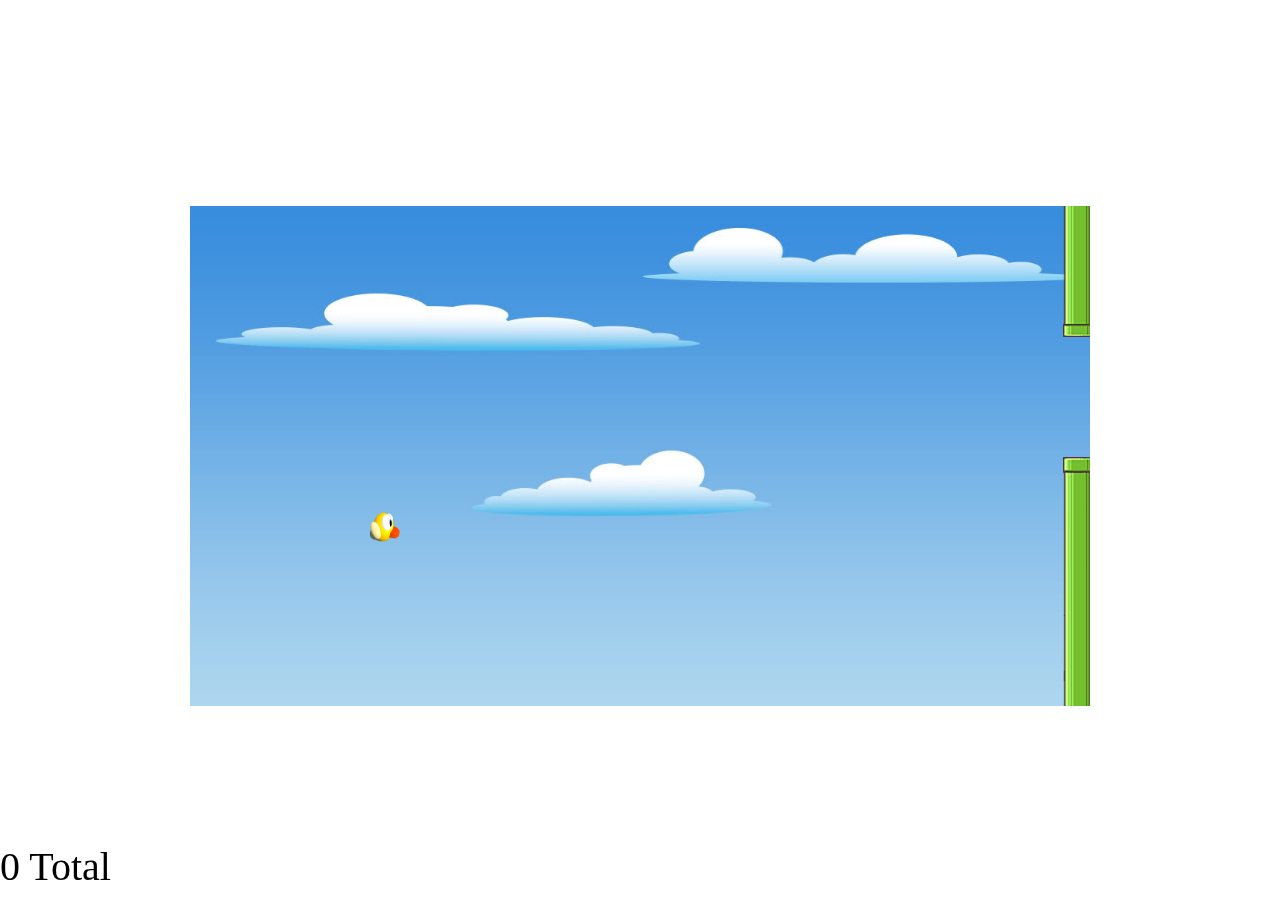
==== index.html @ ddd3883d "update" ====
<!DOCTYPE html>
<html lang="en">
<head>
    <meta charset="UTF-8">
    <meta http-equiv="X-UA-Compatible" content="IE=edge">
    <meta name="viewport" content="width=device-width, initial-scale=1.0">
    <title>Document</title>
    <style>
        body{
            display: flex;
            justify-content: center;
            align-items: center;
            height: 100vh;
        }
        #total{
            font-size: 40px;
            position:fixed;
            bottom:10px;
            margin:0 auto;
            width:100%;
            left:50%;
            transform: translateX(-50%);
        }
        @media screen and (max-width: 390px) {
            #canvas {
                width:390px;
                height:700px;
            }
        }
    </style>
</head>
<body>
    <div class="contain">
        <canvas id="canvas" width="900" height="500">
        </canvas>
        <p id="total">0 Total</p>
    </div>
    <script>
       let total=document.getElementById("total");
       let c=document.getElementById("canvas");
       let ctx=c.getContext('2d');
       let bg=new Image();
       let bird=new Image();
       let chimney1=new Image();
       let chimney2=new Image();
       let y=c.height/2;
       bg.src="/img/flappy/bg.png";
       bird.src="/img/flappy/bird.png";
       chimney1.src="/img/flappy/chimney1.png";
       chimney2.src="/img/flappy/chimney2.png";
       let x=[c.width];
       let height=[];
       let score=0;
       function show(){
           y+=2;     
          height.push(Math.floor(Math.random() * (c.height-200)) + 80); 
          ctx.drawImage(bg,0,0,c.width,c.height);
          ctx.drawImage(bird,c.width/5,y,30,30);
          for(let i=0;i<x.length;i++){
            ctx.drawImage(chimney1,x[i],0,30,height[i]);
            ctx.drawImage(chimney2,x[i],height[i]+120,30,500-height[i]-120);
            x[i]--;
            if(x[i]==800){ 
                x.push(c.width);
            }
            if(y<=30 ||y>=c.height-30){
                let result='You lost, Your point is '+total.innerHTML;
                alert(result);
                y=c.width/2;
                location.reload();
            }
            if ((c.width/5>=x[i]-15 && c.width/5<=x[i]+15) && (y<=height[i]||y+30>=height[i]+120)){
                let result='You lost, Your point is '+total.innerHTML;
                alert(result);
                y=height[i]+1;
                location.reload();
            }
            if(x[i]==c.width/5){
                score+=10;
                total.innerHTML=score;
            }
            
          }
       }
       window.addEventListener("keydown",birdMove);
       function birdMove(){
            y=y-30;
       }
       let inter =setInterval(show,25);
       window.addEventListener("touchstart",birdMove);
    </script>
</body>
</html>
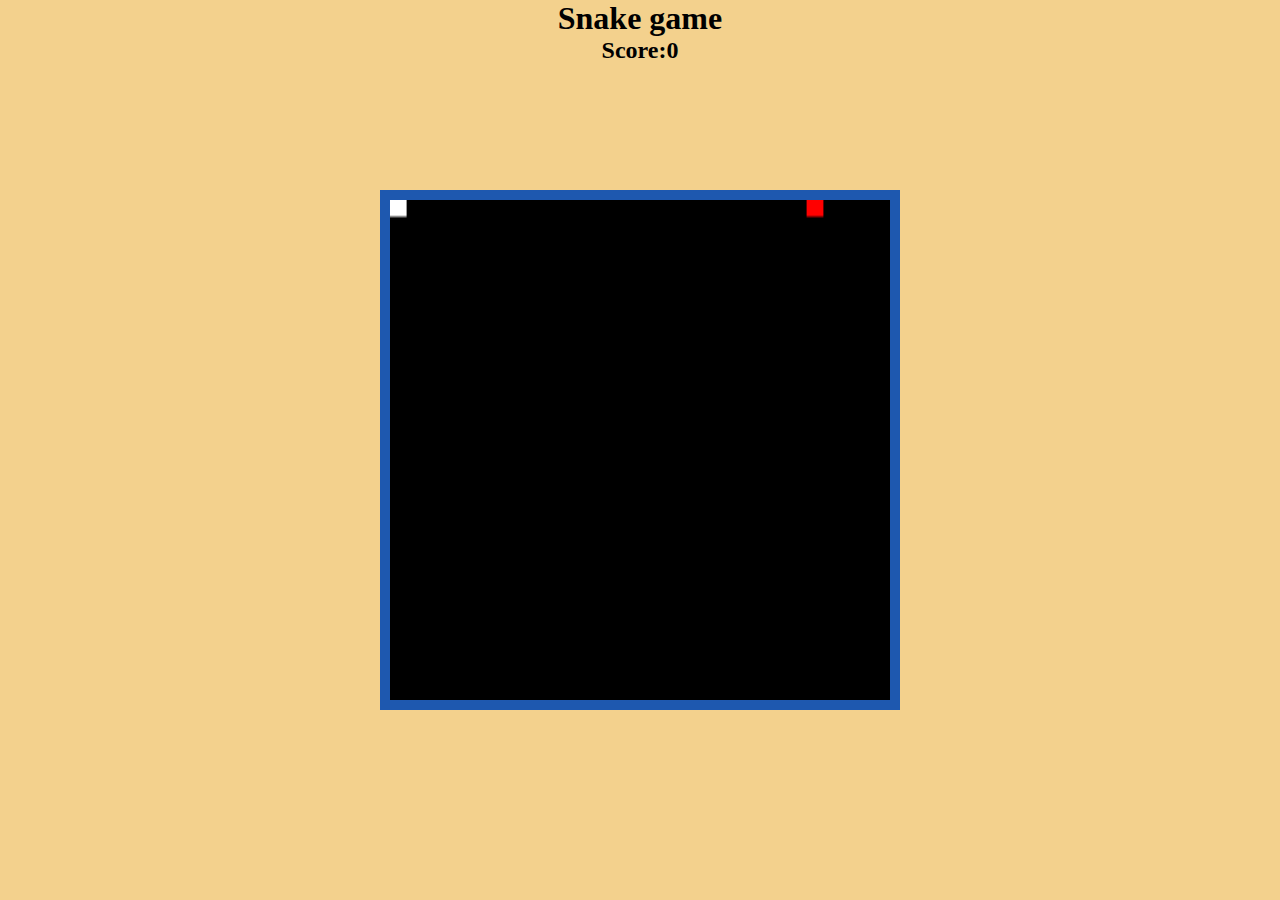
==== commit ec17aaae: "update" ====
--- a/index.html
+++ b/index.html
@@ -1,93 +1,117 @@
-<!DOCTYPE html>
-<html lang="en">
-<head>
-    <meta charset="UTF-8">
-    <meta http-equiv="X-UA-Compatible" content="IE=edge">
-    <meta name="viewport" content="width=device-width, initial-scale=1.0">
-    <title>Document</title>
-    <style>
-        body{
-            display: flex;
-            justify-content: center;
-            align-items: center;
-            height: 100vh;
-        }
-        #total{
-            font-size: 40px;
-            position:fixed;
-            bottom:10px;
-            margin:0 auto;
-            width:100%;
-            left:50%;
-            transform: translateX(-50%);
-        }
-        @media screen and (max-width: 390px) {
-            #canvas {
-                width:390px;
-                height:700px;
-            }
-        }
-    </style>
-</head>
-<body>
-    <div class="contain">
-        <canvas id="canvas" width="900" height="500">
-        </canvas>
-        <p id="total">0 Total</p>
-    </div>
-    <script>
-       let total=document.getElementById("total");
-       let c=document.getElementById("canvas");
-       let ctx=c.getContext('2d');
-       let bg=new Image();
-       let bird=new Image();
-       let chimney1=new Image();
-       let chimney2=new Image();
-       let y=c.height/2;
-       bg.src="/img/flappy/bg.png";
-       bird.src="/img/flappy/bird.png";
-       chimney1.src="/img/flappy/chimney1.png";
-       chimney2.src="/img/flappy/chimney2.png";
-       let x=[c.width];
-       let height=[];
-       let score=0;
-       function show(){
-           y+=2;     
-          height.push(Math.floor(Math.random() * (c.height-200)) + 80); 
-          ctx.drawImage(bg,0,0,c.width,c.height);
-          ctx.drawImage(bird,c.width/5,y,30,30);
-          for(let i=0;i<x.length;i++){
-            ctx.drawImage(chimney1,x[i],0,30,height[i]);
-            ctx.drawImage(chimney2,x[i],height[i]+120,30,500-height[i]-120);
-            x[i]--;
-            if(x[i]==800){ 
-                x.push(c.width);
-            }
-            if(y<=30 ||y>=c.height-30){
-                let result='You lost, Your point is '+total.innerHTML;
-                alert(result);
-                y=c.width/2;
-                location.reload();
-            }
-            if ((c.width/5>=x[i]-15 && c.width/5<=x[i]+15) && (y<=height[i]||y+30>=height[i]+120)){
-                let result='You lost, Your point is '+total.innerHTML;
-                alert(result);
-                y=height[i]+1;
-                location.reload();
-            }
-            if(x[i]==c.width/5){
-                score+=10;
-                total.innerHTML=score;
-            }
-            
-          }
-       }
-       window.addEventListener("keydown",birdMove);
-       function birdMove(){
-            y=y-30;
-       }
-       let inter =setInterval(show,25);
-       window.addEventListener("touchstart",birdMove);
-    </script>
-</body>
+<!DOCTYPE html>
+<html lang="en">
+<head>
+    <meta charset="UTF-8">
+    <meta http-equiv="X-UA-Compatible" content="IE=edge">
+    <meta name="viewport" content="width=device-width, initial-scale=1.0">
+    <title>Document</title>
+    <style>
+        *{
+            margin:0;
+            padding:0;
+            box-sizing:border-box;
+        }
+        body{
+            height:100vh;
+            display:flex;
+            flex-direction: column;
+            align-items:center;
+            background:rgb(243, 209, 141);
+        }
+        .game {
+            width:500px;
+            height:500px;
+            background:black;
+        }
+        .contain {
+            width:520px;
+            height:520px;
+            display:flex;
+            align-items:center;
+            justify-content:center;
+            background:rgb(30, 88, 175);
+            position:absolute;
+            top: 50%;
+            left:50%;
+            transform:translate(-50%,-50%);
+        }
+    </style>
+</head>
+<body>
+    <h1>Snake game</h1>
+    <h2 class="score">Score:0</h2>
+    <div class="contain">
+        <canvas class="game"></canvas>
+    </div>
+    </canvas>
+    <script src="food.js"></script>
+    <script src="snake.js"></script>
+    <script>
+        
+        let score=document.querySelector(".score");
+        let canvas=document.querySelector(".game");
+        let ctx=canvas.getContext("2d");
+        ctx.fillStyle="white";
+        const test=new food();
+        test.show();
+        let total=1;
+        const tail=[];
+        const test2=new snake();
+        tail.push(test2);
+        console.log(tail.length);
+        setInterval(()=>{
+            
+            test.show();
+            if (tail.length<total) {
+                console.log(123);
+                tail.push(new snake());
+                console.log(tail.length);
+            }
+            for (let i=total-1;i>0;i--) {
+                let ctx=canvas.getContext("2d");
+                ctx.fillStyle="black";
+                ctx.fillRect(tail[i].x, tail[i].y,10,5);
+                tail[i].x=tail[i-1].x;
+                tail[i].y=tail[i-1].y;
+            }
+            tail[0].show();
+            for (let i=1;i<total;i++) {
+                if (tail[0].x==tail[i].x && tail[0].y==tail[i].y) {
+                    alert("You lost");
+                    location.reload();
+                }
+            }
+            for (let i=1;i<tail.length;i++) {
+                let ctx=canvas.getContext("2d");
+                ctx.fillStyle="white";
+                ctx.fillRect(tail[i].x, tail[i].y,10,5);
+            }
+            if (test2.x==test.x*10 && test2.y==test.y*5) {
+                test.update();
+                test.show();
+                total+=1;
+                score.innerHTML="Score: " + (total-1);
+            }
+            
+        },100)
+        document.onkeydown = function(e) {
+            e = e || window.event;
+            if (e.keyCode == '38') {
+                test2.speed(0,-1);
+            }
+            else if (e.keyCode == '40') {
+                // down arrow
+                test2.speed(0,1);
+            }
+            else if (e.keyCode == '37') {
+            // left arrow
+                test2.speed(-1,0);
+            }
+            else if (e.keyCode == '39') {
+            // right arrow
+            test2.speed(1,0);
+            }
+        };
+    </script>
+</body>
 </html>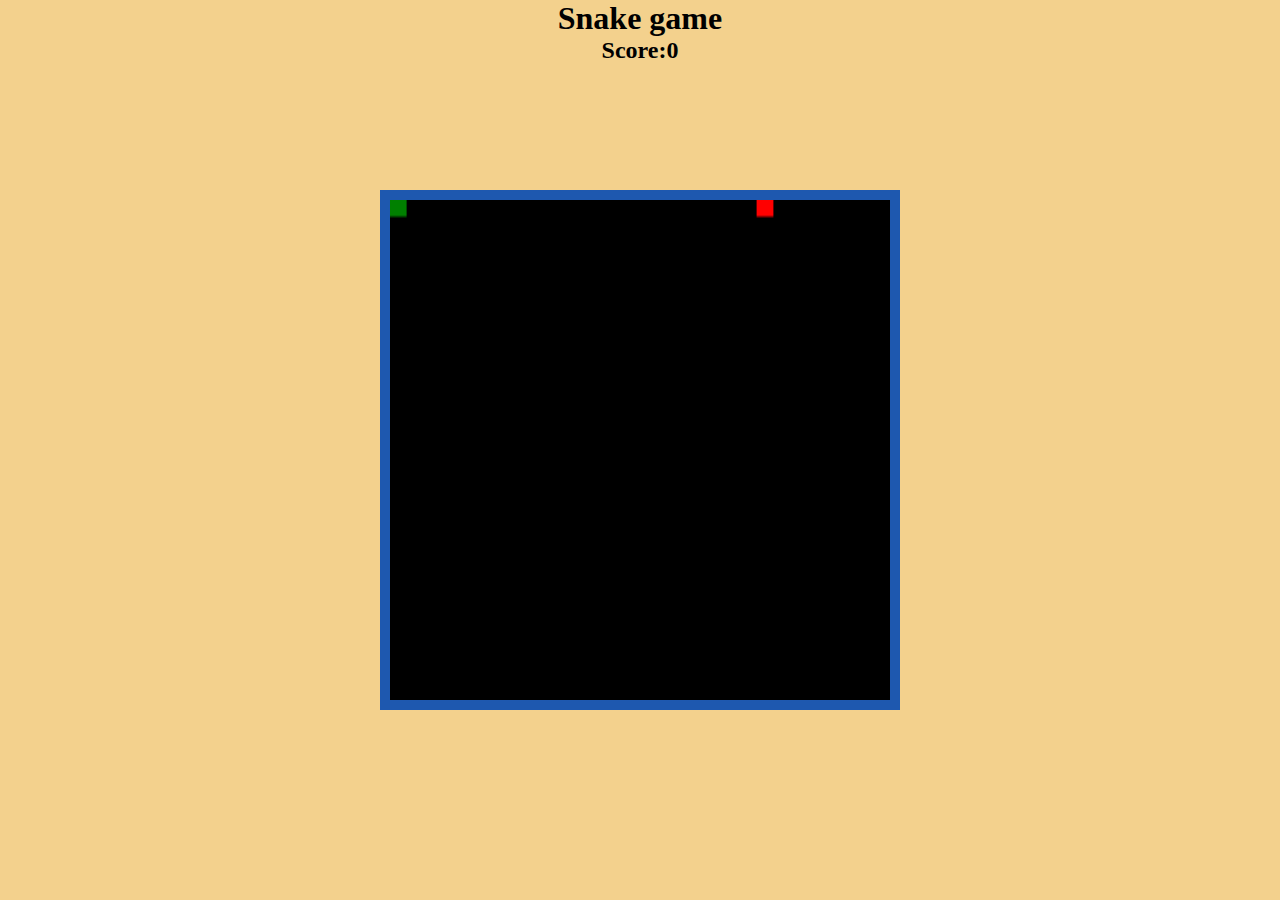
==== commit aeaf9837: "update" ====
--- a/index.html
+++ b/index.html
@@ -83,7 +83,7 @@
             }
             for (let i=1;i<tail.length;i++) {
                 let ctx=canvas.getContext("2d");
-                ctx.fillStyle="white";
+                ctx.fillStyle="green";
                 ctx.fillRect(tail[i].x, tail[i].y,10,5);
             }
             if (test2.x==test.x*10 && test2.y==test.y*5) {
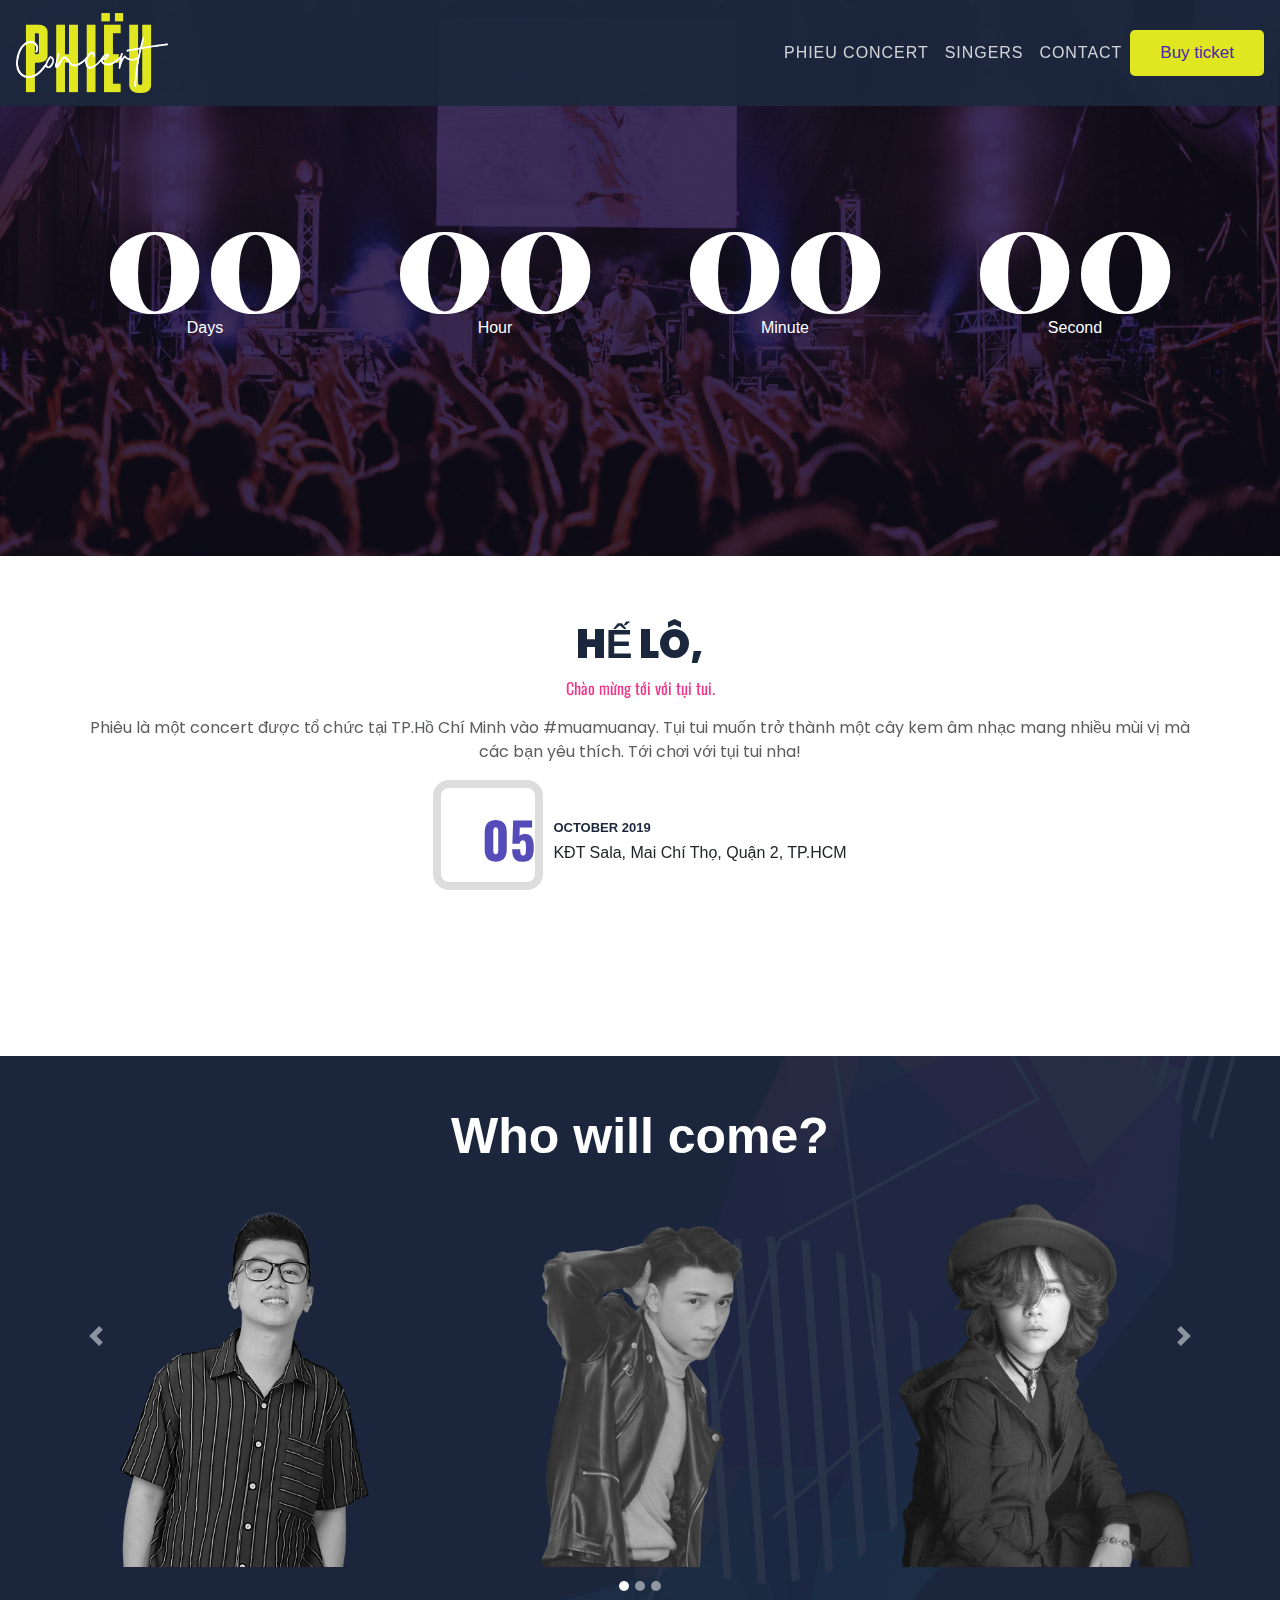
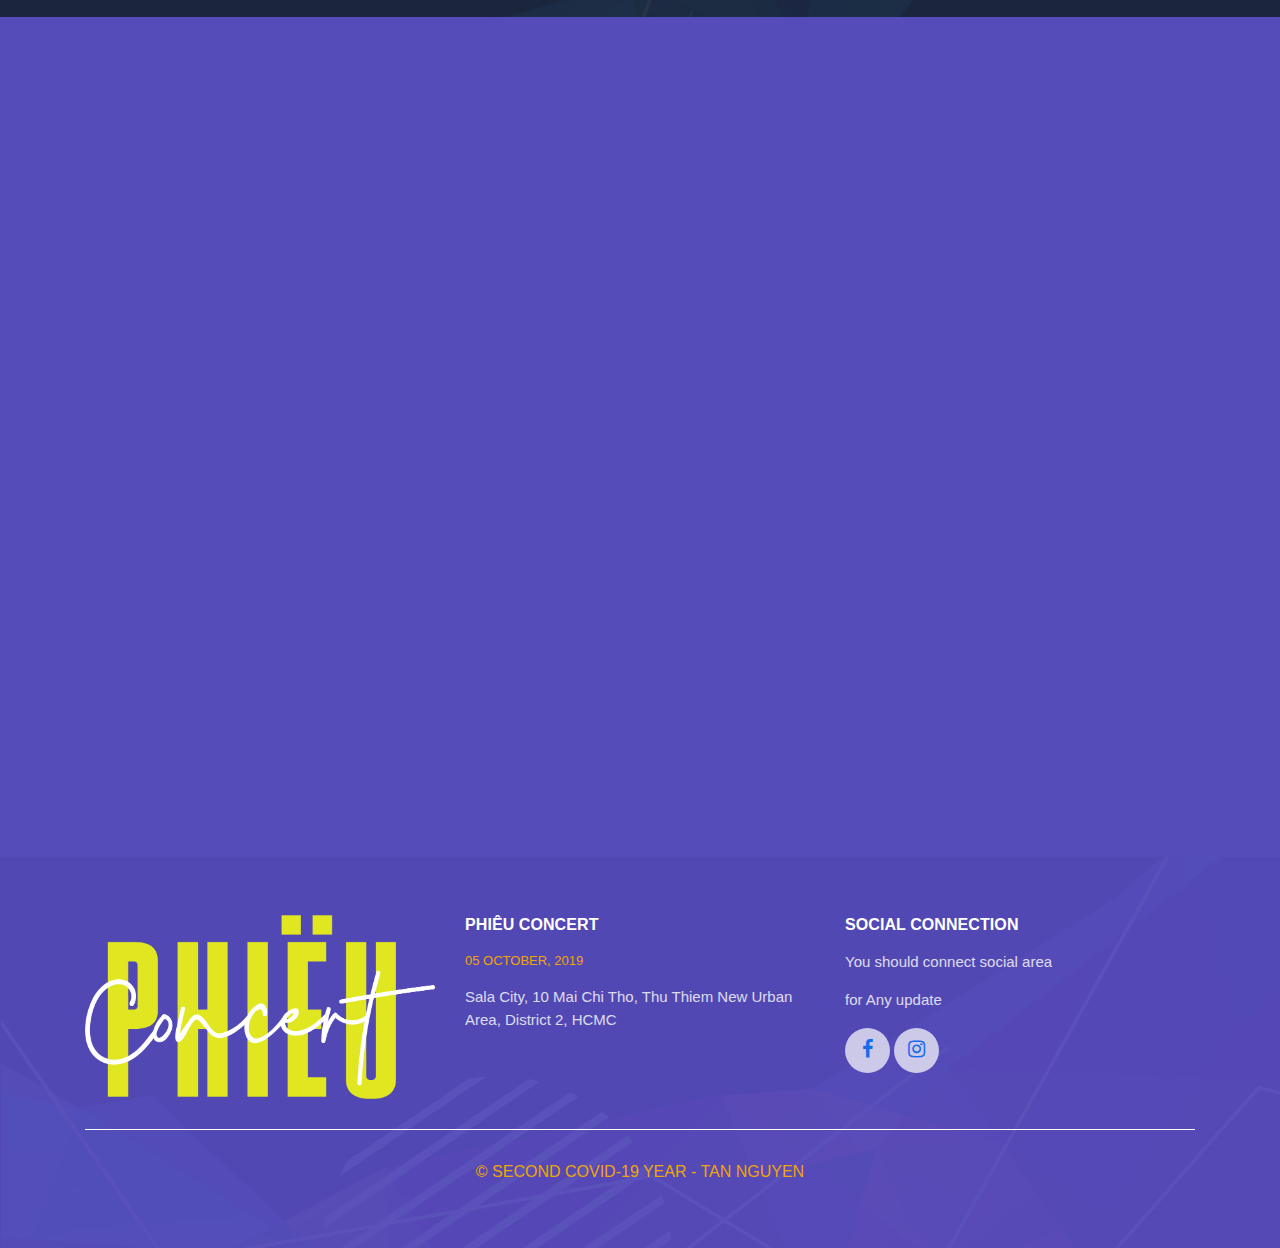
==== commit 59394cde: "web music" ====
--- a/index.html
+++ b/index.html
@@ -1,117 +1,238 @@
-<!DOCTYPE html>
-<html lang="en">
-<head>
-    <meta charset="UTF-8">
-    <meta http-equiv="X-UA-Compatible" content="IE=edge">
-    <meta name="viewport" content="width=device-width, initial-scale=1.0">
-    <title>Document</title>
-    <style>
-        *{
-            margin:0;
-            padding:0;
-            box-sizing:border-box;
-        }
-        body{
-            height:100vh;
-            display:flex;
-            flex-direction: column;
-            align-items:center;
-            background:rgb(243, 209, 141);
-        }
-        .game {
-            width:500px;
-            height:500px;
-            background:black;
-        }
-        .contain {
-            width:520px;
-            height:520px;
-            display:flex;
-            align-items:center;
-            justify-content:center;
-            background:rgb(30, 88, 175);
-            position:absolute;
-            top: 50%;
-            left:50%;
-            transform:translate(-50%,-50%);
-        }
-    </style>
-</head>
-<body>
-    <h1>Snake game</h1>
-    <h2 class="score">Score:0</h2>
-    <div class="contain">
-        <canvas class="game"></canvas>
-    </div>
-    </canvas>
-    <script src="food.js"></script>
-    <script src="snake.js"></script>
-    <script>
-        
-        let score=document.querySelector(".score");
-        let canvas=document.querySelector(".game");
-        let ctx=canvas.getContext("2d");
-        ctx.fillStyle="white";
-        const test=new food();
-        test.show();
-        let total=1;
-        const tail=[];
-        const test2=new snake();
-        tail.push(test2);
-        console.log(tail.length);
-        setInterval(()=>{
-            
-            test.show();
-            if (tail.length<total) {
-                console.log(123);
-                tail.push(new snake());
-                console.log(tail.length);
-            }
-            for (let i=total-1;i>0;i--) {
-                let ctx=canvas.getContext("2d");
-                ctx.fillStyle="black";
-                ctx.fillRect(tail[i].x, tail[i].y,10,5);
-                tail[i].x=tail[i-1].x;
-                tail[i].y=tail[i-1].y;
-            }
-            tail[0].show();
-            for (let i=1;i<total;i++) {
-                if (tail[0].x==tail[i].x && tail[0].y==tail[i].y) {
-                    alert("You lost");
-                    location.reload();
-                }
-            }
-            for (let i=1;i<tail.length;i++) {
-                let ctx=canvas.getContext("2d");
-                ctx.fillStyle="green";
-                ctx.fillRect(tail[i].x, tail[i].y,10,5);
-            }
-            if (test2.x==test.x*10 && test2.y==test.y*5) {
-                test.update();
-                test.show();
-                total+=1;
-                score.innerHTML="Score: " + (total-1);
-            }
-            
-        },100)
-        document.onkeydown = function(e) {
-            e = e || window.event;
-            if (e.keyCode == '38') {
-                test2.speed(0,-1);
-            }
-            else if (e.keyCode == '40') {
-                // down arrow
-                test2.speed(0,1);
-            }
-            else if (e.keyCode == '37') {
-            // left arrow
-                test2.speed(-1,0);
-            }
-            else if (e.keyCode == '39') {
-            // right arrow
-            test2.speed(1,0);
-            }
-        };
-    </script>
-</body>
-</html>+<!DOCTYPE html>
+<html lang="en">
+<head>
+  <title>Music</title>
+  <meta charset="utf-8">
+  <meta name="viewport" content="width=device-width, initial-scale=1">
+  <link rel="stylesheet" href="https://maxcdn.bootstrapcdn.com/bootstrap/4.5.2/css/bootstrap.min.css">
+  <script src="https://ajax.googleapis.com/ajax/libs/jquery/3.5.1/jquery.min.js"></script>
+  <script src="https://cdnjs.cloudflare.com/ajax/libs/popper.js/1.16.0/umd/popper.min.js"></script>
+  <script src="https://maxcdn.bootstrapcdn.com/bootstrap/4.5.2/js/bootstrap.min.js"></script>
+  <link rel="stylesheet" type="text/css" href="css/styleMusic.css">
+  <link rel="stylesheet" type="text/css" href="https://fonts.googleapis.com/css?family=Oswald:400,700%7cPoppins:300,400,400i,600,600i,700,800,900">
+  <link href="https://fonts.googleapis.com/css2?family=Playfair+Display:ital@1&display=swap" rel="stylesheet">
+  <link rel="stylesheet" href="https://cdnjs.cloudflare.com/ajax/libs/font-awesome/4.7.0/css/font-awesome.min.css">
+  <link href="https://unpkg.com/aos@2.3.1/dist/aos.css" rel="stylesheet">
+  <script src="https://unpkg.com/aos@2.3.1/dist/aos.js"></script>
+
+
+</head>
+<body data-spy="scroll" data-target=".navbar" data-offset="50">
+
+  <header>
+    <div class="header">
+
+      <nav class="navbar navbar-expand-md bg-dark navbar-dark fixed-top">
+        <a class="navbar-brand" href="#">
+          <img src="images/logo.png" height="80px">
+        </a>
+        <button class="navbar-toggler " type="button" data-toggle="collapse" data-target="#collapsibleNavbar">
+          <span class="navbar-toggler-icon"></span>
+        </button>
+
+        <div class="collapse navbar-collapse" id="collapsibleNavbar">
+          <ul class="navbar-nav ml-auto">
+            <li class="nav-item">
+              <a class="nav-link" href="#product">Phieu Concert</a>
+            </li>
+            <li class="nav-item">
+              <a class="nav-link" href="#singer">Singers</a>
+            </li>
+            <li class="nav-item">
+              <a class="nav-link" href="#about">Contact</a>
+            </li>    
+          </ul>
+          <button class="buy">Buy ticket</button>
+        </div>  
+      </nav>
+
+
+    </div>
+  </header>
+  <section>
+    <div id="banner">
+      <div class="contain">
+        <div class="time">
+          <p>00</p>
+          <p>Days</p>
+        </div>
+        <div class="time">
+          <p>00</p>
+          <p>Hour</p>
+        </div>
+        <div class="time">
+          <p>00</p>
+          <p>Minute</p>
+        </div>
+        <div class="time">
+          <p>00</p>
+          <p>Second</p>
+        </div>
+      </div>
+    </div>
+  </section>
+
+  <section>
+    <div class=" text-center container" id="about">
+      <h1 class="hello" data-aos="fade-up"  data-aos-anchor-placement="bottom-bottom">HẾ LÔ,</h1>
+      <p class="chaomung mb-3" data-aos="fade-up" data-aos-anchor-placement="bottom-bottom">Chào mừng tới với tụi tui.</p>
+      <p class="gioithieu" data-aos="fade-up">Phiêu là một concert được tổ chức tại TP.Hồ Chí Minh vào #muamuanay. Tụi tui muốn trở thành một cây kem âm nhạc mang nhiều mùi vị mà các bạn yêu thích. Tới chơi với tụi tui nha!</p>
+      <div class="show mb-5" data-aos="fade-up"  data-aos-anchor-placement="bottom-bottom">
+        <div class="left">
+          <h1><span>05</span></h1>
+        </div>
+        <div class="right">
+          <span>OCTOBER 2019</span><br>
+          <span>KĐT Sala, Mai Chí Thọ, Quận 2, TP.HCM</span>
+        </div>
+      </div>
+      <button class="buy"  data-aos="fade-up"  data-aos-anchor-placement="bottom-bottom">Buy ticket</button>
+    </div>
+  </section>
+  <section>
+  <div id="listSinger">
+    <div id="demo" class="carousel slide" data-ride="carousel">
+     <div class="singer">
+       <h2 class="heading text-center">Who will come?</h2>
+     </div>
+      <ul class="carousel-indicators">
+        <li data-target="#demo" data-slide-to="0" class="active"></li>
+        <li data-target="#demo" data-slide-to="1"></li>
+        <li data-target="#demo" data-slide-to="2"></li>
+      </ul>
+      <div class="carousel-inner">
+        <div class="carousel-item active">
+          <div class="img">
+            <img src="images/namkun.png" alt="" width="100%">
+            <img src="images/jiinguyen.png" alt="" width="100%">
+            <img src="images/tientien.png" alt=""width="100%">
+          </div>
+        </div>
+        <div class="carousel-item">
+         <div class="img">
+            <img src="images/monocycle.png" alt="" width="100%">
+            <img src="images/klaf.png" alt="" width="100%">
+            <img src="images/osad.png" alt="" width="100%">
+          </div>
+        </div>
+        <div class="carousel-item">
+         <div class="img">
+            <img src="images/thinhsuy.png" alt="" width="100%">
+            <img src="images/namkun.png" alt=""width="100%">
+            <img src="images/tientien.png" alt="" width="100%">
+          </div>
+        </div>
+      </div>
+      <a class="carousel-control-prev" href="#demo" data-slide="prev">
+        <span class="carousel-control-prev-icon"></span>
+      </a>
+      <a class="carousel-control-next" href="#demo" data-slide="next">
+        <span class="carousel-control-next-icon"></span>
+      </a>
+  </div>
+  </div>
+  </section>
+  <section>
+    <div id="product">
+      <div class="container">
+        <div class="row">
+          <div class="col-sm-6 col-md-3 text-center dau " data-aos="fade-up"  >
+            <div class="innerDau">
+              <img src="images/daudo.png" width="100px">
+            <p class="name">Đậu Đỏ</p>
+            <p class="price">320k</p>
+             <button class="buy sold ">SOLD OUT</button>
+            </div>
+          </div>
+           <div class="col-sm-6 col-md-3 text-center dau" data-aos-delay="300"  data-aos="fade-up">
+            <div class="innerDau">
+            <img src="images/khoaimon.png" width="100px">
+            <p class="name">Khoai Môn</p>
+            <p class="price">320k</p>
+             <button class="buy sold ">SOLD OUT</button>
+           </div>
+          </div>
+           <div class="col-sm-6 col-md-3 text-center dau" data-aos-delay="600"  data-aos="fade-up">
+            <div class="innerDau">
+            <img src="images/bacha.png" width="100px">
+            <p class="name">Bạc Hà</p>
+            <p class="price">320k</p>
+             <button class="buy sold ">SOLD OUT</button>
+           </div>
+          </div>
+           <div class="col-sm-6 col-md-3 text-center dau" data-aos-delay="900"  data-aos="fade-up">
+            <div class="innerDau">
+            <img src="images/socola.png" width="100px">
+            <p class="name">Socola</p>
+            <p class="price">320k</p>
+             <button class="buy sold ">SOLD OUT</button>
+           </div>
+          </div>
+        </div>
+        <div class="row">
+          <div class="col-sm-6 col-md-4 text-center dau" data-aos-delay="0"  data-aos="fade-up">
+            <div class="innerDau">
+            <img src="images/phanquang.png" width="100px">
+            <p class="name">ÁO THUN PHẢN QUANG</p>
+             <button class="buy sold ">Buy Now</button>
+           </div>
+          </div>
+           <div class="col-sm-6 col-md-4 text-center dau" data-aos-delay="300"  data-aos="fade-up">
+            <div class="innerDau">
+            <img src="images/hologram.png" width="100px">
+            <p class="name">BÌNH NƯỚC HOLOGRAM</p>
+             <button class="buy sold ">Buy Now</button>
+           </div>
+          </div>
+           <div class="col-sm-6 col-md-4 text-center dau" data-aos-delay="600"  data-aos="fade-up">
+            <div class="innerDau">
+            <img src="images/combo.png" width="100px">
+            <p class="name">COMBO ẤN PHẨM</p>
+             <button class="buy sold ">Buy Now</button>
+           </div>
+          </div>
+         
+        </div>
+      </div>
+    </div>
+  </section>
+  <footer>
+    <div class="footer" id="singer">
+      <div class="footer-inner">
+        <div class="container py-5">
+          <div class="row">
+                <div class="col-sm-4 box">
+                  <img src="images/logo.png" width="100%">
+                </div>
+                 <div class="col-sm-4 box">
+                  <h1 class="title mb-3">PHIÊU CONCERT</h1>
+                  <p class="time">05 OCTOBER, 2019</p>
+                  <address class="address">Sala City, 10 Mai Chi Tho, Thu Thiem New Urban Area, District 2, HCMC</address>
+                </div>
+                <div class="col-sm-4 box">
+                     <h1 class="title mb-3"> SOCIAL CONNECTION</h1>
+                     <p class="address">You should connect social area</p>
+                     <p class="address">for Any update</p>
+                     <div class="icon">
+                      <a href="#"> <i class="fa fa-facebook"></i></a>
+                      <a href="#"><i class="fa fa-instagram"></i></a>
+                    </div>
+                  </div>
+       
+            </div>
+             <div class="last">
+         <p>© Second covid-19 year - Tan Nguyen</p>
+       </div>
+     </div>
+   </div>
+ </div>
+</footer>
+
+<script>
+  AOS.init();
+</script>
+
+</body>
+</html>
+
+
--- a/css/styleMusic.css
+++ b/css/styleMusic.css
@@ -0,0 +1,339 @@
+*{
+	margin:0;
+	padding:0;
+	box-sizing: border-box;
+}
+.header{
+	  background: rgba(27,39,61,.95);
+	 /* #273c75*/
+}
+.header .navbar{
+	background:rgba(27,39,61,.95) !important;
+}
+.header .navbar ul li a{
+	color:#fff !important;
+	opacity: .8;
+	font-size:16px;
+	text-transform: uppercase;
+	letter-spacing: 0.06rem;
+}
+.navbar-dark .navbar-nav .nav-link:hover,
+.navbar-dark .navbar-nav .active>.nav-link,
+ .navbar-dark .navbar-nav .nav-link.active, 
+.navbar-dark .navbar-nav .nav-link.show, 
+.navbar-dark .navbar-nav .show>.nav-link {
+  	color:#554bb9  !important;
+	opacity: 1;
+  }
+ .buy{
+	   background: #e0e721;
+    color: #4a25aa;
+    font-size: 17px;
+    font-weight: 500;
+    border:none;
+    padding:10px 30px;
+    outline: none;
+    border-radius: 5px;
+    transition: all .2s linear;
+}
+ .buy:hover{
+	color:#fff;
+	border-radius: 20px;
+	z-index: 1;
+}
+.buy:focus{
+	outline:none;
+}
+.header .navbar-toggler{
+    background:#554bb9!important;
+    border:none;
+    outline: none;
+    transition:all .2s linear;
+}
+.header .navbar-toggler:focus{
+	border-radius: 20px;
+}
+#banner{
+	background: url('../images/banner.gif');
+	background-position: center;
+	background-size: cover;
+	max-height: 100vh;
+	padding:200px 60px;
+	color:#fff;
+}
+#banner .contain{
+	display: flex;
+	flex-wrap: wrap;
+	height: auto;
+	justify-content: center;
+	flex-direction: row;
+}
+#banner .contain .time{
+	width:calc(100% / 4);
+	text-align: center;
+}
+#banner .contain .time p:nth-child(1){
+	font-size: 150px;
+	font-weight: 900;
+	font-family: 'Playfair Display', serif;
+	    line-height: 100px;
+}
+@media (max-width: 767px){
+	#banner .contain .time p:nth-child(1){
+	    font-size:50px;
+	    line-height: 20px;
+	}
+}
+#about{
+	padding:4rem 20px;
+}
+#about .hello{
+	color:#1b273d;
+	font-weight: 900;
+	    font-family: Bevan, Poppins,sans-serif;
+}
+#about .chaomung{
+	color:#ec398b;
+	    font-family: Oswald,sans-serif;
+}
+#about .gioithieu{
+	color: rgba(50,51,51,.8);
+	font-family: Poppins,sans-serif;
+}
+#about .show{
+	display: flex;
+	justify-content: center;
+	line-height: 25px;
+	align-items: center;
+}
+#about .show h1{
+	color:#554bb9;
+	width:110px;
+	height:110px;
+	border:8px solid #ddd;
+	text-align: right;
+	border-radius: 16px;
+	line-height: 100px;
+	font-family: Oswald,sans-serif;
+	font-weight: 700;
+	font-size: 50px;
+}
+#about .show .right{
+	text-align: left;
+	margin-left: 10px;
+}
+#about .show .right span:nth-child(1){
+	color:#1b273d;
+	font-weight: 700;
+	font-size: 13px;
+}    
+#about .show .right span:nth-child(2){
+	color:rgba(50,51,51,.8);
+}
+.footer{
+	background: url('../images/footer-bg.jpg');
+	background-position: center;
+	background-size: cover;
+	color:#fff;
+}
+.footer-inner{
+	    background: rgba(85,75,185,.95);
+}
+.footer-inner .container{
+}
+.footer .box{
+	padding:0 15px;
+	margin-top: 10px;
+}
+.footer .title{
+	font-weight: 700;
+	font-size: 1rem;
+	letter-spacing: .005rem;
+}
+.footer .time{
+	color:#efa506;
+	font-size: 13px;
+	font-weight: 400;
+}
+.footer .address{
+	color:inherit;
+	font-size: 15px;
+	opacity: .8;
+}
+.footer .icon a{
+	width:45px;
+	height: 45px;
+	border-radius: 50%;
+	background: #fff;
+	opacity: .7;
+	display: inline-block;
+	text-align: center;
+	line-height: 45px;
+}
+.footer .icon a:hover{
+	background:#f39c12;
+}
+.footer .icon a i{
+	font-size: 20px;
+}
+.footer .last{
+	padding-top:30px;
+	border-top: 1px solid #fff;
+	text-align: center;
+	margin-top: 30px;
+}
+.footer .last p{
+color: #efa506;
+text-transform: uppercase;
+}
+@media (max-width: 480px){
+    .footer .box{
+     text-align: center;
+   	 overflow: hidden;
+   	 margin-bottom: 2rem;
+    }  
+
+#demo .img img{
+	height: 110px;
+}
+}
+#product {
+  background: #554bb9;
+  padding:40px 0;
+}
+#product .dau{
+	padding:40px 10px;
+	overflow: hidden;
+	margin:10px 0;
+	transition: all .5s linear;
+}
+#product .dau:before{
+	background: url('../images/dots2.png');
+	position: absolute;
+	transform: translate(-90%,60%)  rotate(45deg);
+	content: '';
+	width:100%;
+	height: 100%;
+	pointer-events: none;
+	z-index:-1;
+
+}
+#product .dau .name{
+	font-size: 22px;
+	font-weight: 700;
+	color:#fff;
+	text-transform: uppercase;
+	margin:20px 0;
+}
+#product .dau .name:hover{
+	color:#554bb9;
+}
+#product .dau .price{
+	color:#efa506;
+	font-size: 25px;
+	font-weight: 900;
+}
+#product .dau:hover{
+	background: #fff;
+}
+#product .dau:hover .name{
+	color:#554bb9;
+}
+#product .sold{
+	background: #ec398b;
+	color:#fff;
+}
+#product .sold:hover{
+	background: #e0e721;
+    color: #4a25aa;
+}
+#product .dau:hover .innerDau{
+	animation: show .5s linear;
+}
+@keyframes show{
+	0%{
+		transform: translateY(110%);
+	}
+	100%{
+		transform: translateY(0%);
+	}
+}
+#demo .img{
+	display: flex;
+}
+#demo .img img{
+	width:calc(100% / 3);
+}
+#demo .heading{
+	font-weight: 900;
+	font-size: 50px;
+	color:#fff;
+}
+#demo {
+ background: rgba(27,39,61,.7);
+ padding:50px;
+}
+#listSinger{
+	background: url('../images/bg.jpg');
+	background-position: center;
+	background-size: cover;
+}
+.carousel-indicators li{
+	height: 10px;
+	width:10px;
+	border-radius: 50%;
+}
+#demo{
+	height: auto;
+}
+.product {
+     background: #554bb9;
+}
+.product .dau{
+	overflow: hidden;
+	z-index: 1000;
+}
+
+.product .dau:hover{
+	background: #fff;
+	
+}
+.product .dau:hover .inner{
+	animation:show .5s linear;
+}
+@keyframes show {
+	0%{
+		transform: translateY(110%);
+	}
+	100%{
+		transform: translateY(0%);
+	}
+}
+.product .dau:before{
+	content: '';
+	position: absolute;
+	width: 100%;
+	height: 100%;
+	background: url('../images/dots2.png');
+	transform: rotate(45deg) translate(50%,60%);
+	z-index: -1;
+}
+
+@media (max-width: 480px){
+    .footer .box{
+     text-align: center;
+   	 overflow: hidden;
+   	 margin-bottom: 2rem;
+    }  
+    .navbar-brand img{
+    	height: 50px ;
+    }
+
+}
+.navbar-dark .navbar-nav .nav-link:hover, 
+.navbar-dark .navbar-nav .active>.nav-link, 
+.navbar-dark .navbar-nav .nav-link.active, 
+.navbar-dark .navbar-nav .nav-link.show, 
+.navbar-dark .navbar-nav .show>.nav-link{
+	color:red;
+}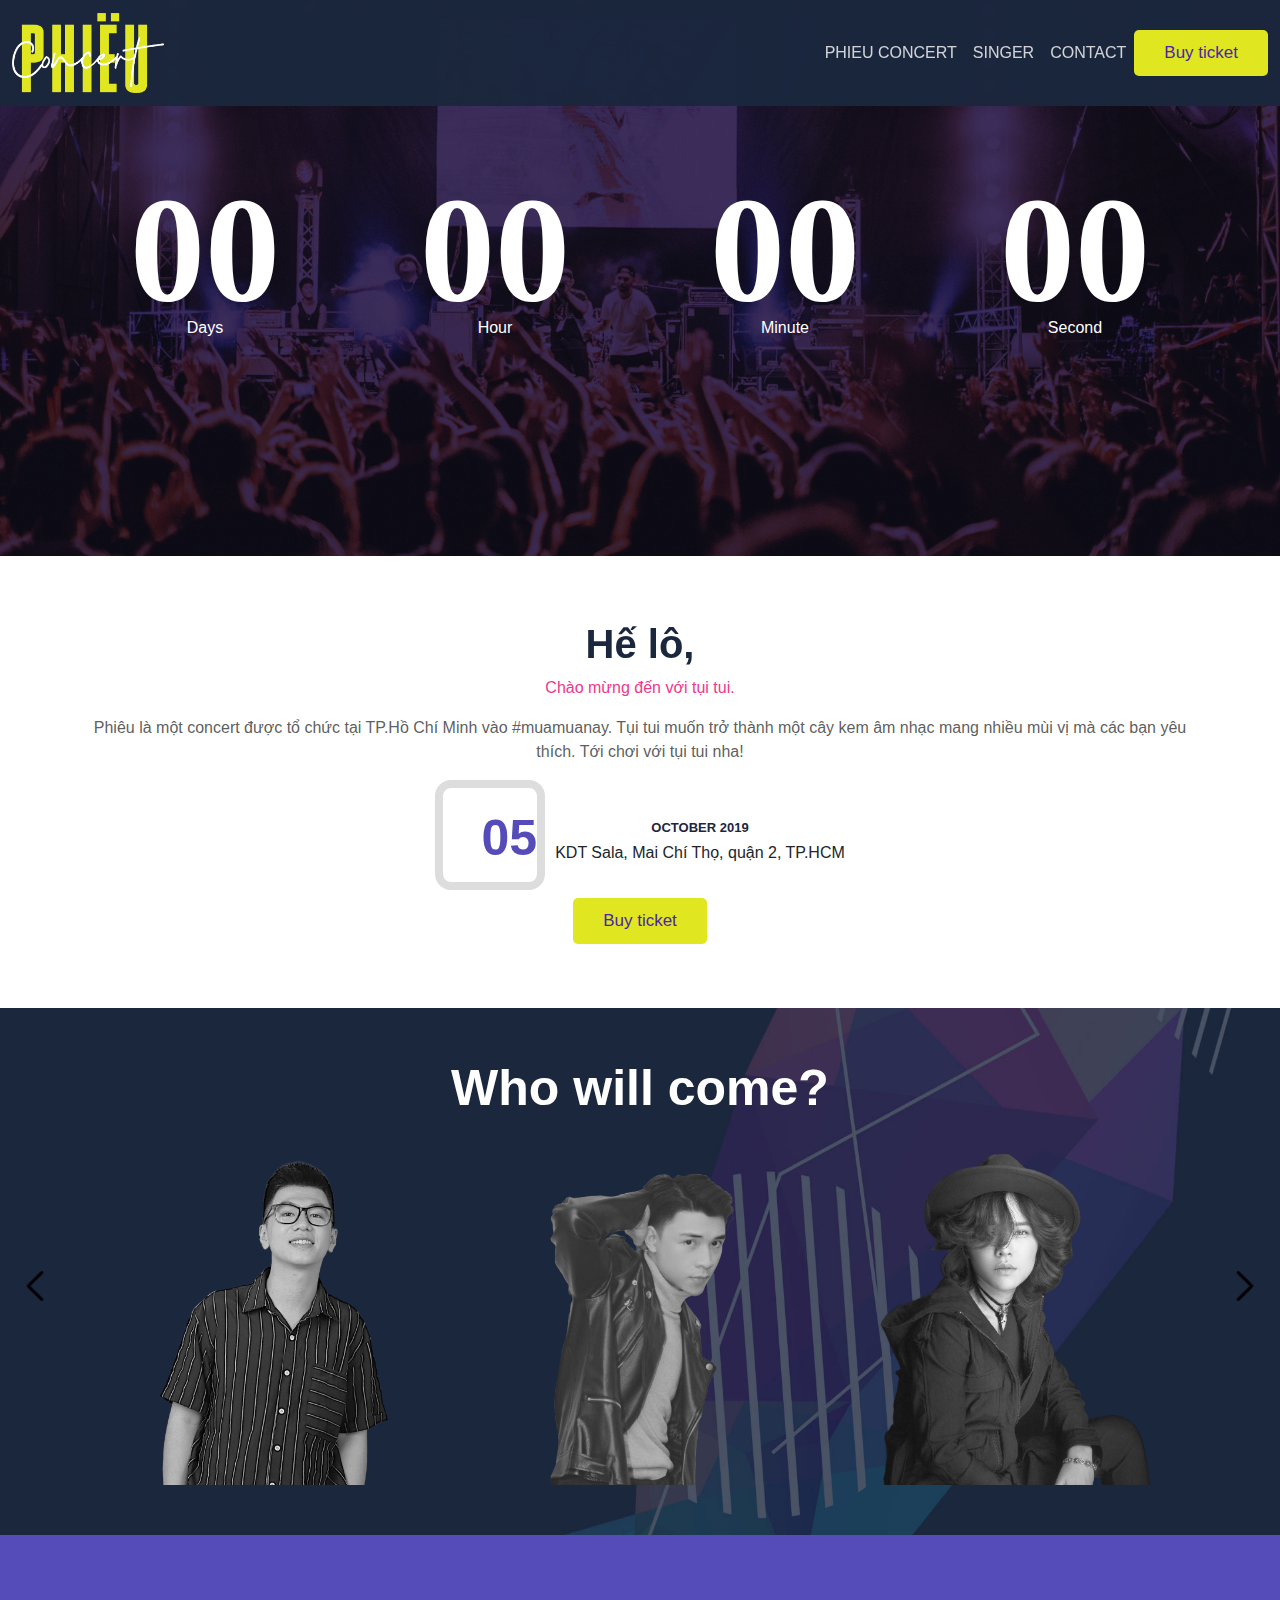
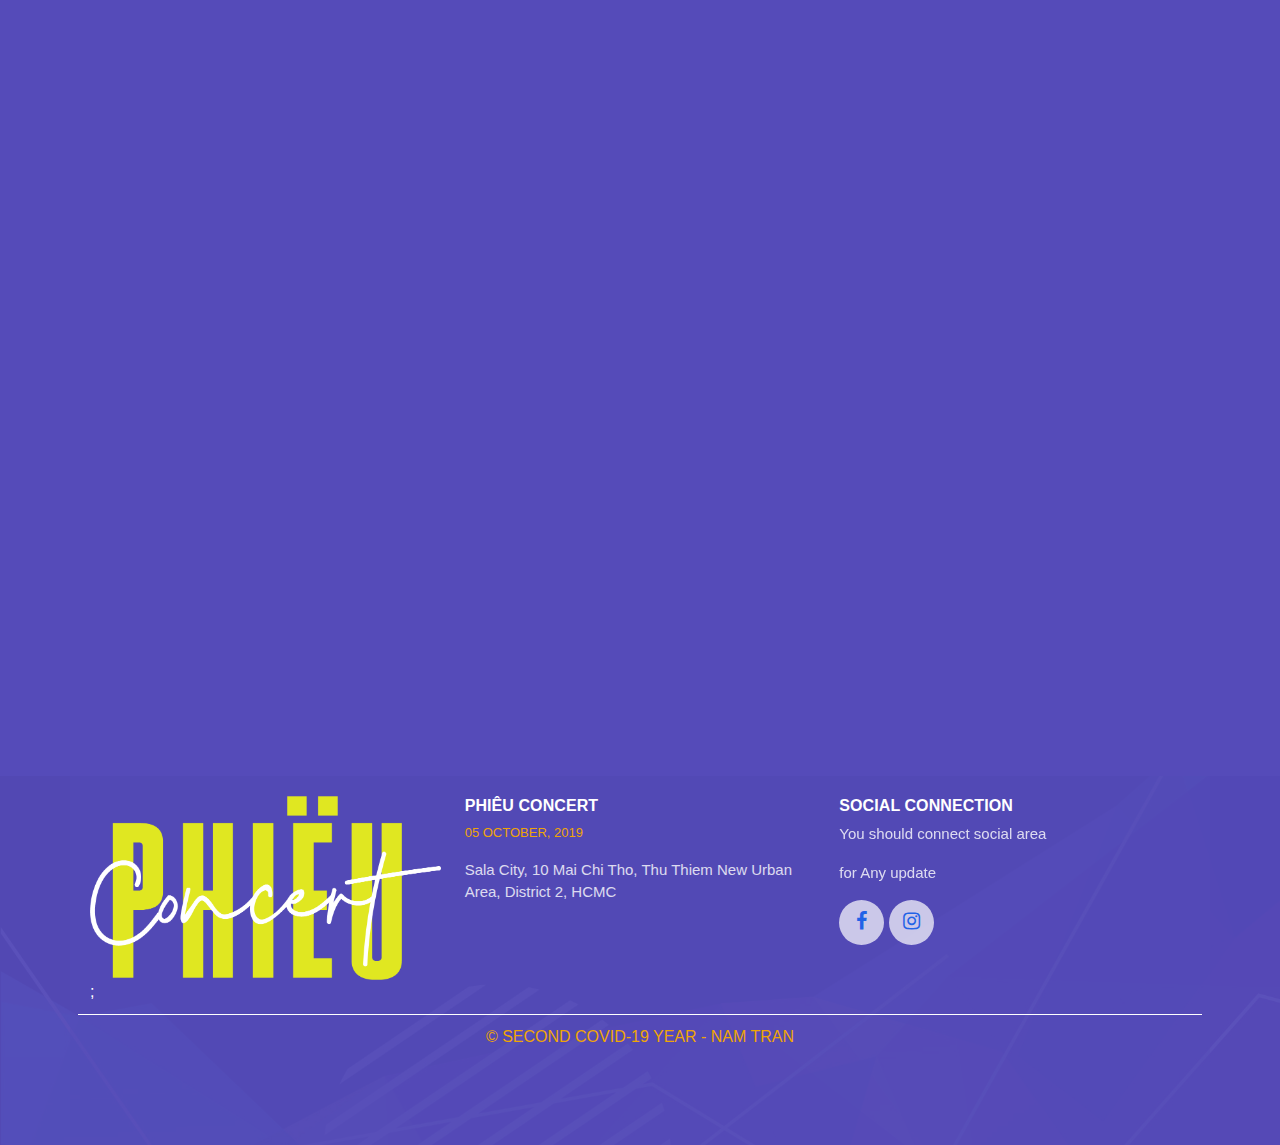
==== commit 89b54569: "update" ====
--- a/index.html
+++ b/index.html
@@ -1,238 +1,211 @@
-<!DOCTYPE html>
-<html lang="en">
-<head>
-  <title>Music</title>
-  <meta charset="utf-8">
-  <meta name="viewport" content="width=device-width, initial-scale=1">
-  <link rel="stylesheet" href="https://maxcdn.bootstrapcdn.com/bootstrap/4.5.2/css/bootstrap.min.css">
-  <script src="https://ajax.googleapis.com/ajax/libs/jquery/3.5.1/jquery.min.js"></script>
-  <script src="https://cdnjs.cloudflare.com/ajax/libs/popper.js/1.16.0/umd/popper.min.js"></script>
-  <script src="https://maxcdn.bootstrapcdn.com/bootstrap/4.5.2/js/bootstrap.min.js"></script>
-  <link rel="stylesheet" type="text/css" href="css/styleMusic.css">
-  <link rel="stylesheet" type="text/css" href="https://fonts.googleapis.com/css?family=Oswald:400,700%7cPoppins:300,400,400i,600,600i,700,800,900">
-  <link href="https://fonts.googleapis.com/css2?family=Playfair+Display:ital@1&display=swap" rel="stylesheet">
-  <link rel="stylesheet" href="https://cdnjs.cloudflare.com/ajax/libs/font-awesome/4.7.0/css/font-awesome.min.css">
-  <link href="https://unpkg.com/aos@2.3.1/dist/aos.css" rel="stylesheet">
-  <script src="https://unpkg.com/aos@2.3.1/dist/aos.js"></script>
-
-
-</head>
-<body data-spy="scroll" data-target=".navbar" data-offset="50">
-
-  <header>
-    <div class="header">
-
-      <nav class="navbar navbar-expand-md bg-dark navbar-dark fixed-top">
-        <a class="navbar-brand" href="#">
-          <img src="images/logo.png" height="80px">
-        </a>
-        <button class="navbar-toggler " type="button" data-toggle="collapse" data-target="#collapsibleNavbar">
-          <span class="navbar-toggler-icon"></span>
-        </button>
-
-        <div class="collapse navbar-collapse" id="collapsibleNavbar">
-          <ul class="navbar-nav ml-auto">
-            <li class="nav-item">
-              <a class="nav-link" href="#product">Phieu Concert</a>
-            </li>
-            <li class="nav-item">
-              <a class="nav-link" href="#singer">Singers</a>
-            </li>
-            <li class="nav-item">
-              <a class="nav-link" href="#about">Contact</a>
-            </li>    
-          </ul>
-          <button class="buy">Buy ticket</button>
-        </div>  
-      </nav>
-
-
-    </div>
-  </header>
-  <section>
-    <div id="banner">
-      <div class="contain">
-        <div class="time">
-          <p>00</p>
-          <p>Days</p>
-        </div>
-        <div class="time">
-          <p>00</p>
-          <p>Hour</p>
-        </div>
-        <div class="time">
-          <p>00</p>
-          <p>Minute</p>
-        </div>
-        <div class="time">
-          <p>00</p>
-          <p>Second</p>
-        </div>
-      </div>
-    </div>
-  </section>
-
-  <section>
-    <div class=" text-center container" id="about">
-      <h1 class="hello" data-aos="fade-up"  data-aos-anchor-placement="bottom-bottom">HẾ LÔ,</h1>
-      <p class="chaomung mb-3" data-aos="fade-up" data-aos-anchor-placement="bottom-bottom">Chào mừng tới với tụi tui.</p>
-      <p class="gioithieu" data-aos="fade-up">Phiêu là một concert được tổ chức tại TP.Hồ Chí Minh vào #muamuanay. Tụi tui muốn trở thành một cây kem âm nhạc mang nhiều mùi vị mà các bạn yêu thích. Tới chơi với tụi tui nha!</p>
-      <div class="show mb-5" data-aos="fade-up"  data-aos-anchor-placement="bottom-bottom">
-        <div class="left">
-          <h1><span>05</span></h1>
-        </div>
-        <div class="right">
-          <span>OCTOBER 2019</span><br>
-          <span>KĐT Sala, Mai Chí Thọ, Quận 2, TP.HCM</span>
-        </div>
-      </div>
-      <button class="buy"  data-aos="fade-up"  data-aos-anchor-placement="bottom-bottom">Buy ticket</button>
-    </div>
-  </section>
-  <section>
-  <div id="listSinger">
-    <div id="demo" class="carousel slide" data-ride="carousel">
-     <div class="singer">
-       <h2 class="heading text-center">Who will come?</h2>
-     </div>
-      <ul class="carousel-indicators">
-        <li data-target="#demo" data-slide-to="0" class="active"></li>
-        <li data-target="#demo" data-slide-to="1"></li>
-        <li data-target="#demo" data-slide-to="2"></li>
-      </ul>
-      <div class="carousel-inner">
-        <div class="carousel-item active">
-          <div class="img">
-            <img src="images/namkun.png" alt="" width="100%">
-            <img src="images/jiinguyen.png" alt="" width="100%">
-            <img src="images/tientien.png" alt=""width="100%">
-          </div>
-        </div>
-        <div class="carousel-item">
-         <div class="img">
-            <img src="images/monocycle.png" alt="" width="100%">
-            <img src="images/klaf.png" alt="" width="100%">
-            <img src="images/osad.png" alt="" width="100%">
-          </div>
-        </div>
-        <div class="carousel-item">
-         <div class="img">
-            <img src="images/thinhsuy.png" alt="" width="100%">
-            <img src="images/namkun.png" alt=""width="100%">
-            <img src="images/tientien.png" alt="" width="100%">
-          </div>
-        </div>
-      </div>
-      <a class="carousel-control-prev" href="#demo" data-slide="prev">
-        <span class="carousel-control-prev-icon"></span>
-      </a>
-      <a class="carousel-control-next" href="#demo" data-slide="next">
-        <span class="carousel-control-next-icon"></span>
-      </a>
-  </div>
-  </div>
-  </section>
-  <section>
-    <div id="product">
-      <div class="container">
-        <div class="row">
-          <div class="col-sm-6 col-md-3 text-center dau " data-aos="fade-up"  >
-            <div class="innerDau">
-              <img src="images/daudo.png" width="100px">
-            <p class="name">Đậu Đỏ</p>
-            <p class="price">320k</p>
-             <button class="buy sold ">SOLD OUT</button>
-            </div>
-          </div>
-           <div class="col-sm-6 col-md-3 text-center dau" data-aos-delay="300"  data-aos="fade-up">
-            <div class="innerDau">
-            <img src="images/khoaimon.png" width="100px">
-            <p class="name">Khoai Môn</p>
-            <p class="price">320k</p>
-             <button class="buy sold ">SOLD OUT</button>
-           </div>
-          </div>
-           <div class="col-sm-6 col-md-3 text-center dau" data-aos-delay="600"  data-aos="fade-up">
-            <div class="innerDau">
-            <img src="images/bacha.png" width="100px">
-            <p class="name">Bạc Hà</p>
-            <p class="price">320k</p>
-             <button class="buy sold ">SOLD OUT</button>
-           </div>
-          </div>
-           <div class="col-sm-6 col-md-3 text-center dau" data-aos-delay="900"  data-aos="fade-up">
-            <div class="innerDau">
-            <img src="images/socola.png" width="100px">
-            <p class="name">Socola</p>
-            <p class="price">320k</p>
-             <button class="buy sold ">SOLD OUT</button>
-           </div>
-          </div>
-        </div>
-        <div class="row">
-          <div class="col-sm-6 col-md-4 text-center dau" data-aos-delay="0"  data-aos="fade-up">
-            <div class="innerDau">
-            <img src="images/phanquang.png" width="100px">
-            <p class="name">ÁO THUN PHẢN QUANG</p>
-             <button class="buy sold ">Buy Now</button>
-           </div>
-          </div>
-           <div class="col-sm-6 col-md-4 text-center dau" data-aos-delay="300"  data-aos="fade-up">
-            <div class="innerDau">
-            <img src="images/hologram.png" width="100px">
-            <p class="name">BÌNH NƯỚC HOLOGRAM</p>
-             <button class="buy sold ">Buy Now</button>
-           </div>
-          </div>
-           <div class="col-sm-6 col-md-4 text-center dau" data-aos-delay="600"  data-aos="fade-up">
-            <div class="innerDau">
-            <img src="images/combo.png" width="100px">
-            <p class="name">COMBO ẤN PHẨM</p>
-             <button class="buy sold ">Buy Now</button>
-           </div>
-          </div>
-         
-        </div>
-      </div>
-    </div>
-  </section>
-  <footer>
-    <div class="footer" id="singer">
-      <div class="footer-inner">
-        <div class="container py-5">
-          <div class="row">
-                <div class="col-sm-4 box">
-                  <img src="images/logo.png" width="100%">
-                </div>
-                 <div class="col-sm-4 box">
-                  <h1 class="title mb-3">PHIÊU CONCERT</h1>
-                  <p class="time">05 OCTOBER, 2019</p>
-                  <address class="address">Sala City, 10 Mai Chi Tho, Thu Thiem New Urban Area, District 2, HCMC</address>
-                </div>
-                <div class="col-sm-4 box">
-                     <h1 class="title mb-3"> SOCIAL CONNECTION</h1>
-                     <p class="address">You should connect social area</p>
-                     <p class="address">for Any update</p>
-                     <div class="icon">
-                      <a href="#"> <i class="fa fa-facebook"></i></a>
-                      <a href="#"><i class="fa fa-instagram"></i></a>
-                    </div>
-                  </div>
-       
-            </div>
-             <div class="last">
-         <p>© Second covid-19 year - Tan Nguyen</p>
-       </div>
-     </div>
-   </div>
- </div>
-</footer>
-
-<script>
-  AOS.init();
-</script>
-
-</body>
-</html>
-
-
+<!DOCTYPE html>
+<html lang="en">
+<head>
+    <meta charset="UTF-8">
+    <meta http-equiv="X-UA-Compatible" content="IE=edge">
+    <meta name="viewport" content="width=device-width, initial-scale=1.0">
+    <link href="https://unpkg.com/aos@2.3.1/dist/aos.css" rel="stylesheet">
+    <script src="https://unpkg.com/aos@2.3.1/dist/aos.js"></script>
+    <link href="https://cdn.jsdelivr.net/npm/bootstrap@5.2.1/dist/css/bootstrap.min.css" rel="stylesheet">
+    <script src="https://cdn.jsdelivr.net/npm/bootstrap@5.2.1/dist/js/bootstrap.bundle.min.js"></script>
+    <link rel="stylesheet" href="https://cdnjs.cloudflare.com/ajax/libs/font-awesome/4.7.0/css/font-awesome.min.css">
+    <link rel="stylesheet" href="css/style.css">
+    <title>Phieu Concert</title>
+    <link rel="icon" href="/images/logo.png">
+</head>
+<body>
+    <header>
+        <nav class="navbar navbar-expand-sm bg-dark navbar-dark">
+            <div class="container-fluid">
+              <a class="navbar-brand" href="#"><img src="/images/logo.png" alt=""></a>
+              <button class="navbar-toggler" type="button" data-bs-toggle="collapse" data-bs-target="#collapsibleNavbar">
+                <span class="navbar-toggler-icon"></span>
+              </button>
+              <div class="collapse navbar-collapse" id="collapsibleNavbar">
+                <ul class="navbar-nav">
+                  <li class="nav-item">
+                    <a class="nav-link" href="#phieu">Phieu concert</a>
+                  </li>
+                  <li class="nav-item">
+                    <a class="nav-link" href="#singer">Singer</a>
+                  </li>
+                  <li class="nav-item">
+                    <a class="nav-link" href="#contact">Contact</a>
+                  </li>
+                  <li><button class="buy-ticket">Buy ticket</button></li>
+                </ul>
+              </div>
+            </div>
+          </nav>
+    </header>
+    <main>
+        <div class="banner" id="phieu">
+            <div class="contain">
+                <div class="time">
+                    <p>00</p>
+                    <p>Days</p>
+                </div>
+                <div class="time">
+                    <p>00</p>
+                    <p>Hour</p>
+                </div>
+                <div class="time">
+                    <p>00</p>
+                    <p>Minute</p>
+                </div>
+                <div class="time">
+                    <p>00</p>
+                    <p>Second</p>
+                </div>
+            </div>
+        </div>
+        <div class="text-container">
+            <h1 class="hello" data-aos="fade-up">Hế lô,</h1>
+            <p class="welcome">Chào mừng đến với tụi tui.</p>
+            <p class="introduce">
+                Phiêu là một concert được tổ chức tại TP.Hồ Chí Minh vào #muamuanay. Tụi tui muốn trở thành một cây kem âm nhạc mang nhiều mùi vị mà các bạn yêu thích. Tới chơi với tụi tui nha!
+            </p>
+            <div class="show">
+                <div class="left">
+                    <h1><span>05</span></h1>
+                </div>
+                <div class="right">
+                    <span>OCTOBER 2019</span>
+                    <br>
+                    <span>KDT Sala, Mai Chí Thọ, quận 2, TP.HCM</span>
+                </div>
+            </div>
+            <button class="buy-ticket">Buy ticket</button>
+        </div>
+        <div class="slider" id="singer">
+            <h2 class="heading" color="black">
+                Who will come?
+            </h2>
+            <div class="slide">
+                <img src="/images/namkun.png">
+                <img src="/images/jiinguyen.png">
+                <img src="/images/tientien.png">
+            </div>
+            <div class="slide">
+                <img src="/images/monocycle.png">
+                <img src="/images/klaf.png">
+                <img src="/images/osad.png">
+            </div>
+            <div class="slide">
+                <img src="/images/thinhsuy.png">
+                <img src="/images/namkun.png">
+                <img src="/images/tientien.png">
+            </div>
+            <div class="prev-button">
+                <img src="/images/prev.png">
+            </div>
+            <div class="next-button">
+                <img src="/images/next.png">
+            </div>
+        </div>
+        <div class="product">
+            <div class="container">
+                <div class="row">
+                    <div id="col" class="col-sm-6 col-md-3" data-aos="fade-up">
+                        <div class="inner">
+                            <img src="/images/khoaimon.png">
+                            <p class="name">Khoai mon</p>
+                            <p class="price">320k</p>
+                            <button class="sold">Buy now</button>
+                        </div>
+                    </div>
+                    <div id="col" class="col-sm-6 col-md-3" data-aos="fade-up">
+                        <div class="inner">
+                            <img src="/images/bacha.png">
+                            <p class="name">Bac ha</p>
+                            <p class="price">320k</p>
+                            <button class="sold">Buy now</button>
+                        </div>
+                    </div>
+                    <div id="col" class="col-sm-6 col-md-3" data-aos="fade-up">
+                        <div class="inner">
+                            <img src="/images/socola.png">
+                            <p class="name">Socola</p>
+                            <p class="price">320k</p>
+                            <button class="sold">Buy now</button>
+                        </div>
+                    </div>
+                    <div id="col" class="col-sm-6 col-md-3" data-aos="fade-up">
+                        <div class="inner">
+                            <img src="/images/daudo.png">
+                            <p class="name">Khoai mon</p>
+                            <p class="price">320k</p>
+                            <button class="sold">Buy now</button>
+                        </div>
+                    </div>
+                </div>
+                <div class="row">
+                    <div id="col" class="col-sm-6 col-md-4" data-aos="fade-up">
+                        <div class="inner">
+                            <img src="/images/phanquang.png">
+                            <p class="name">Ao thun phan quang</p>
+                            <button class="sold">Buy now</button>
+                        </div>
+                    </div>
+                    <div id="col" class="col-sm-6 col-md-4" data-aos="fade-up">
+                        <div class="inner">
+                            <img src="/images/hologram.png">
+                            <p class="name">Binh nuoc Hologram</p>
+                            <button class="sold">Buy now</button>
+                        </div>
+                    </div>
+                    <div id="col" class="col-sm-6 col-md-4" data-aos="fade-up">
+                        <div class="inner">
+                            <img src="/images/combo.png">
+                            <p class="name">Combo an pham</p>
+                            <button class="sold">Buy now</button>
+                        </div>
+                    </div>
+                </div>
+            </div>
+        </div>
+    </main>
+    <footer id="contact">
+        <div class="footer-inner">
+            <footer class="footer-container">
+                <div class="row">
+                    <div class="col-sm-4">
+                        <img src="/images/logo.png" width="100%">;
+                    </div>
+                    <div class="col-sm-4">
+                        <h1 class="title">
+                            PHIÊU CONCERT
+                        </h1>
+                        <p class="time">
+                            05 OCTOBER, 2019
+                        </p>
+                        <address class="address">
+                            Sala City, 10 Mai Chi Tho, Thu Thiem New Urban Area, District 2, HCMC
+                        </address>
+                    </div>
+                    <div class="col-sm-4">
+                        <h1 class="title">SOCIAL CONNECTION</h1>
+                        <p class="address">
+                            You should connect social area
+                        </p>
+                        <p class="address">
+                            for Any update
+                        </p>
+                        <div class="icon">
+                            <a href=""><i class="fa fa-facebook"></i></a>
+                            <a href=""><i class="fa fa-instagram"></i></a>
+                        </div>
+                    </div>
+                </div>
+                <div class="last">
+                    <p>© Second covid-19 year - Nam Tran</p>
+                </div>
+            </footer>
+        </div>
+    </footer>
+    <script src="/js/js.js"></script>
+    <script>
+        AOS.init();
+    </script>
+</body>
+</html>--- a/css/style.css
+++ b/css/style.css
@@ -0,0 +1,403 @@
+*{
+    margin: 0;
+    padding: 0;
+    box-sizing: border-box;
+}
+body{
+    margin: 0;
+    font-family: -apple-system,BlinkMacSystemFont,"Segoe UI",Roboto,"Helvetica Neue",Arial,"Noto Sans",sans-serif,"Apple Color Emoji","Segoe UI Emoji","Segoe UI Symbol","Noto Color Emoji";
+    font-size: 1rem;
+    font-weight: 400;
+    line-height: 1.5;
+    color: #212529;
+    text-align: left;
+    background-color: #fff;
+}
+header{
+    background: rgba(27, 39, 61, 0.596);
+    z-index: 2;
+    position:fixed;
+    top: 0;
+    left:0;
+    width:100%;
+}
+header .navbar {
+    background: rgba(27,39,61,.95) !important;
+}
+
+header .navbar-brand img{
+    height:80px;
+}
+header .container-fluid .collapse{
+    justify-content: flex-end;
+}
+.buy-ticket{
+    background: #e0e721;
+    color: #4a25aa;
+    font-size: 17px;
+    font-weight: 500;
+    border: none;
+    padding: 10px 30px;
+    outline: none;
+    border-radius: 5px;
+    transition: all .2s linear;
+}
+header .navbar-nav a{
+    color:white;
+    opacity: .8;
+    font-size: 16px;
+    text-transform: uppercase;
+}
+header .navbar-nav .nav-item{
+    align-items: center;
+    display:flex;
+}
+main .banner{
+    background: url(/images/banner.gif) !important;
+    background-position: center !important;
+    background-size: cover !important;
+    max-height: 100vh !important;
+    padding: 200px 60px !important;
+    color: #fff !important;
+}
+main .banner .time p:nth-child(1){
+    font-size: 150px;
+    font-weight: 900;
+    font-family: 'Playfair Display', serif;
+    line-height: 100px;
+}
+main .banner .contain{
+    display: flex;
+    flex-wrap: wrap;
+    height: auto;
+    justify-content: center;
+    flex-direction: row;
+}
+main .banner .contain .time{
+    width:calc(100%/4);
+    text-align:center;
+}
+main .text-container .hello {
+    color: #1b273d;
+    font-weight: 900;
+    font-family: Bevan, Poppins,sans-serif;
+}
+main .text-container .welcome{
+    color: #ec398b;
+    font-family: Oswald,sans-serif;
+}
+main .text-container .show .left h1{
+    color: #554bb9;
+    width: 110px;
+    height: 110px;
+    border: 8px solid #ddd;
+    text-align: right;
+    border-radius: 16px;
+    line-height: 100px;
+    font-family: Oswald,sans-serif;
+    font-weight: 700;
+    font-size: 50px;
+}
+main .text-container .introduce{
+    color: rgba(50,51,51,.8);
+    font-family: Poppins,sans-serif;
+}
+main .text-container .show .right span:nth-child(1){
+    color: #1b273d;
+    font-weight: 700;
+    font-size: 13px;
+}
+.text-container{
+    padding: 4rem 20px;
+    text-align: center;
+}
+.text-container .show{
+    display: flex;
+    justify-content: center;
+    line-height: 25px;
+    align-items: center
+}
+.text-container .show .right{
+    margin-left:10px;
+}
+@media (min-width: 576px){
+    main .text-container{
+        max-width: 540px;
+        margin-right:auto;
+        margin-left:auto;
+    }
+    footer .footer-container{
+        max-width: 540px;
+        margin-right:auto;
+        margin-left:auto;
+    }
+}
+@media (min-width: 768px){
+    main .text-container{
+        max-width:720px;
+    }
+    footer .footer-container{
+        max-width:720px;
+    }
+}
+@media (min-width: 992px){
+    main .text-container{
+        max-width:960px;
+    }
+}
+@media (min-width: 992px){
+    main .text-container{
+        max-width:1140px;
+    }
+    footer .footer-container{
+        max-width:1140px; 
+    }
+}
+main .slider{
+    background: rgba(27,39,61,.7);
+    padding: 50px;
+    background-image:url("/images/bg.jpg") !important;
+    background-size:cover;
+    background-position:center;
+    padding:50px;
+}
+main .slider .slide.next{
+    display:block;
+    animation: show 1s linear;
+}
+main .slider .slide.prev{
+    display:block;
+    animation: show2 1s linear;
+}
+main .slider .slide{
+    display:none;
+}
+@keyframes show {
+    0%{
+        transform:translateX(10px);
+    }
+    100%{
+        transform:translateX(0px);
+    }
+}
+@keyframes show2 {
+    0%{
+        transform:translateX(-10px);
+    }
+    100%{
+        transform:translateX(0px);
+    }
+}
+main .slider .heading{
+    font-weight: 900;
+    font-size: 50px;
+    color: #fff;
+}
+main .slider .slide img{
+    width: calc((100% - 100px)/ 3);
+}
+main .slider {
+    position: relative;
+    text-align: center;
+    scroll-margin-top:106px;
+}
+.prev-button{
+    position: absolute;
+    top:50%;
+    left:20px;
+}
+.prev-button img{
+    width:30px;
+    height:30px;
+}
+.next-button{
+    position: absolute;
+    top:50%;
+    right:20px;
+}
+.next-button img{
+    width:30px;
+    height:30px;
+}
+.next-button img:hover, .prev-button img:hover{
+    filter:invert(100%);
+}
+main .product{
+    background: #554bb9;
+    padding: 40px 0;
+}
+main .product .container img{
+    width:100px;
+}
+main .product .container .inner {
+    text-align: center;
+    position:relative;
+    animation:1s linear;
+}
+main .product .row #col{
+    padding:40px 10px;
+    margin: 10px 0;
+    overflow: hidden;
+}
+main .product .container .inner::before{
+    display: block;
+    background:url("images/dots2.png") !important;
+    position: absolute;
+    transform: translate(-50%,69%) rotate(45deg);
+    content: '';
+    width: 100%;
+    height: 100%;
+    pointer-events: none;
+    z-index: -1;
+}
+main .product .name{
+    font-size: 22px;
+    font-weight: 700;
+    color: #fff;
+    text-transform: uppercase;
+    margin: 20px 0;
+}
+main .product .price{
+    color: #efa506;
+font-size: 25px;
+font-weight: 900;
+}
+.sold{
+    font-size: 17px;
+    font-weight: 500;
+    border: none;
+    padding: 10px 30px;
+    outline: none;
+    border-radius: 5px;
+    transition: all .2s linear;
+    background: #ec398b;
+    color: #fff;
+}
+main .product .row #col:hover .inner{
+    animation:up 0.5s linear;
+}
+@keyframes up {
+    0%{
+        transform:translateY(100%);
+    }
+    100%{
+        transform:translateY(0);
+    }
+}
+footer {
+    background: url("/images/footer-bg.jpg");
+    background-position: center;
+    background-size: cover;
+    color: #fff;
+    scroll-margin-top:106px;
+}
+footer .footer-inner{
+    background: rgba(85,75,185,.95);
+}
+footer .footer-container{
+    background: rgba(84, 75, 185, 0.407);
+    padding:20px;
+    
+}
+footer .title{
+    font-weight: 700;
+    font-size: 1rem;
+    letter-spacing: .005rem;
+}
+footer .time{
+    color: #efa506;
+    font-size: 13px;
+    font-weight: 400;
+}
+footer .address{
+    color: inherit;
+    font-size: 15px;
+    opacity: .8;
+}
+footer .icon a{
+    width: 45px;
+    height: 45px;
+    border-radius: 50%;
+    background: #fff;
+    opacity: .7;
+    display: inline-block;
+    text-align: center;
+    line-height: 45px;
+    position: relative;
+}
+footer .icon i{
+    font-size:20px;
+}
+footer .icon a::before{
+    content: "";
+    display:none;
+    width:45px;
+    height:45px;
+    background:#f39c12;
+    border-radius: 50%;
+    position:absolute;
+    top:0;
+    left:0;
+    opacity:1;
+    z-index: -1;
+}
+footer .icon a:hover::before{
+    display:block;
+}
+footer .row::after{
+    content: "";
+    display:block;
+    width:100%;
+    height:1px;
+    background:white;
+    margin-top:10px;
+    margin-bottom:10px;
+}
+footer .last{
+    height:100px;
+}
+footer .last p {
+    color: #efa506;
+    text-transform: uppercase;
+    text-align: center;
+}
+@media screen and (max-width:800px){
+    main .banner .time p:nth-child(1) {
+        font-size:120px;
+    }
+}
+@media screen and (max-width:680px){
+    main .banner .time p:nth-child(1) {
+        font-size:80px;
+    }
+}
+@media screen and (max-width:520px){
+    main .banner .time p:nth-child(1) {
+        font-size:60px;
+    }
+    main .slider .heading{
+        font-size:30px;
+    }
+}
+@media screen and (max-width:430px){
+    main .banner .time p:nth-child(1) {
+        font-size:40px;
+    }
+    main .banner .time p:nth-child(2) {
+        font-size:12px;
+    }
+    main .slider .heading{
+        font-size:20px;
+    }
+}
+@media screen and (max-width:330px){
+    main .banner .time p:nth-child(1) {
+        font-size:30px;
+    }
+    main .banner .time p:nth-child(2) {
+        font-size:8px;
+    }
+}
+header .nav-link:hover{
+    color:#554bb9  !important;
+}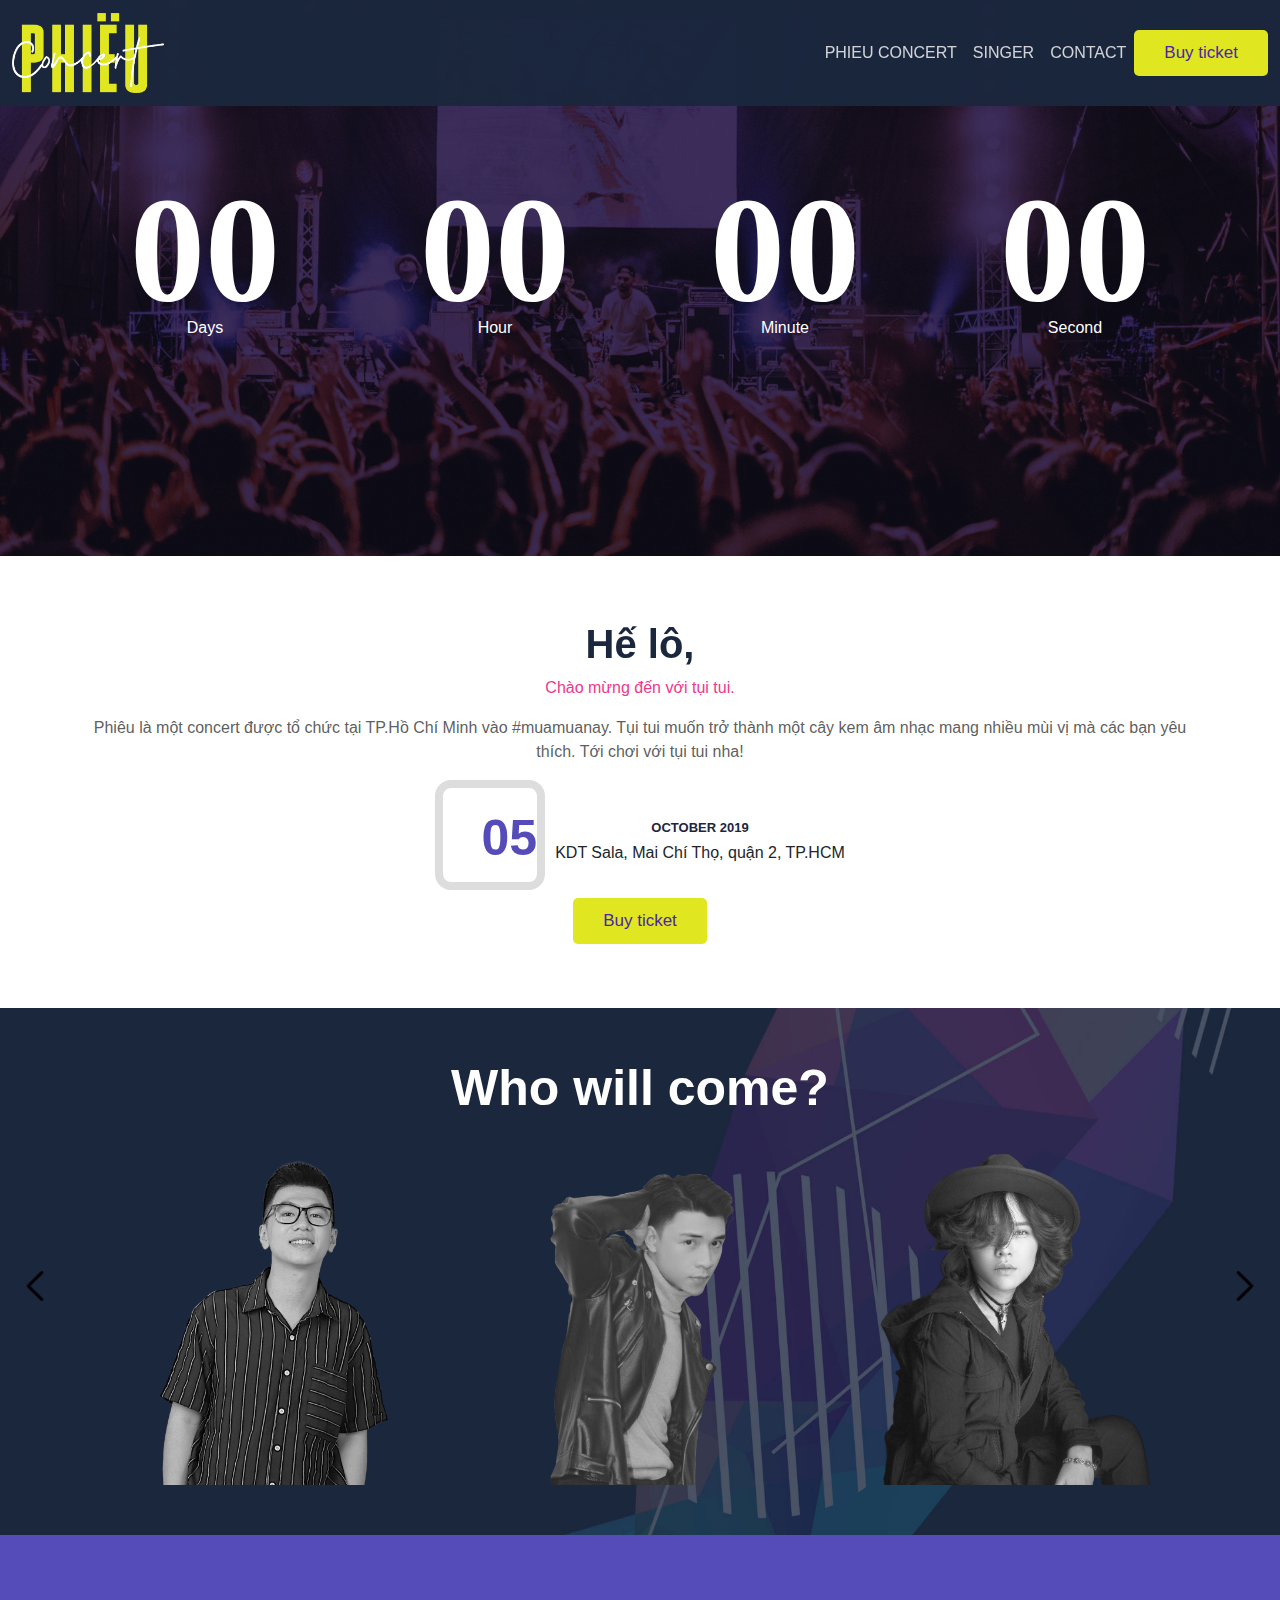
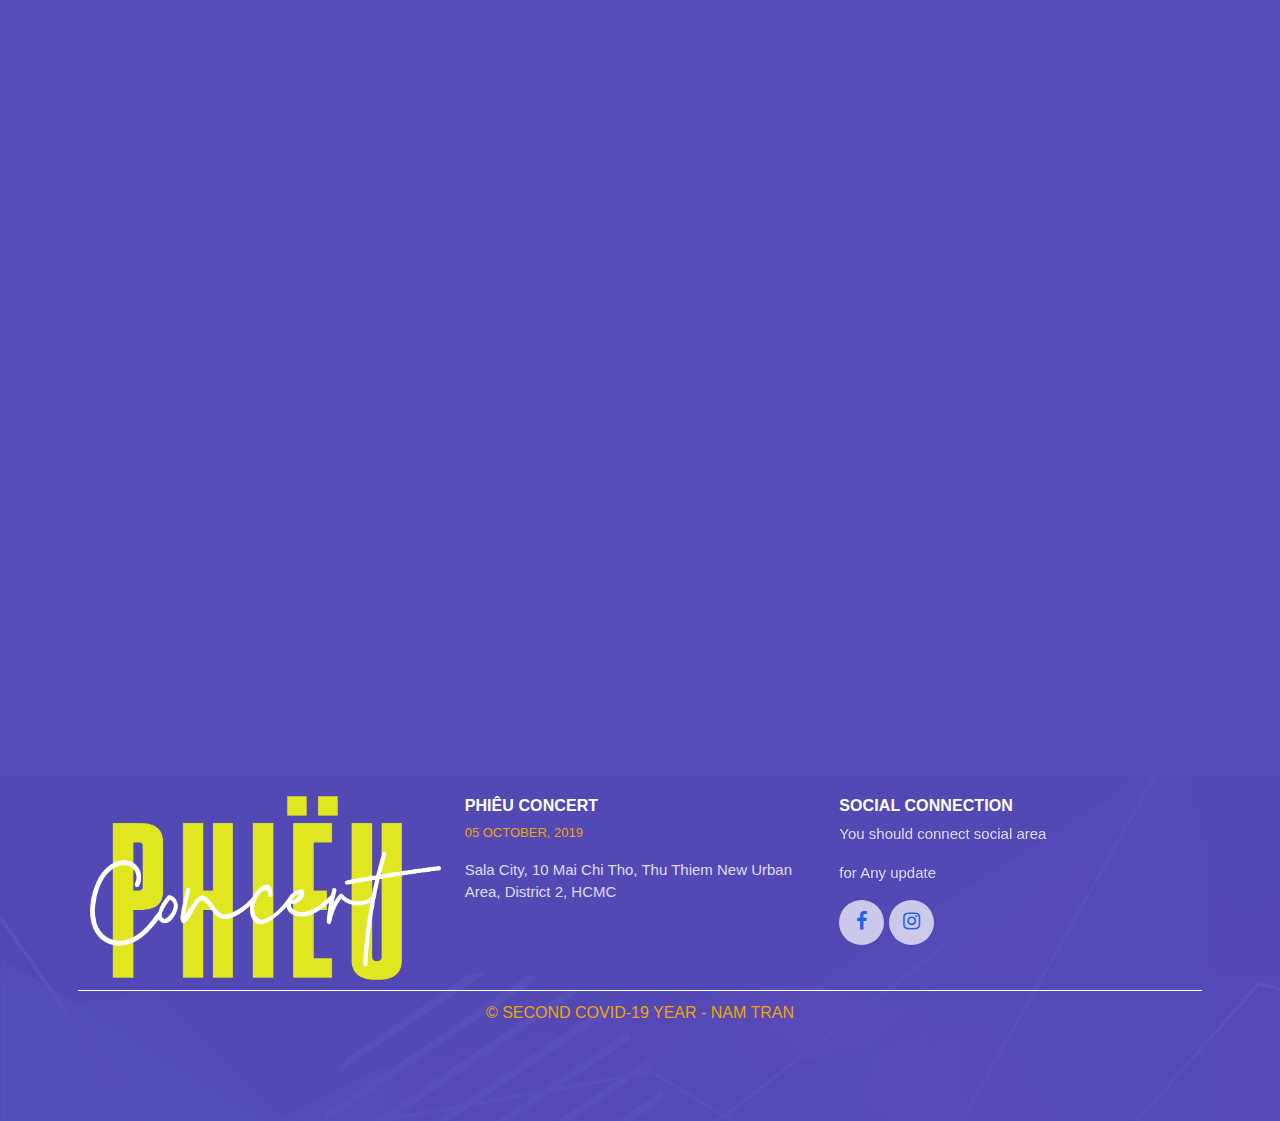
==== commit 4b46d98e: "Update index.html" ====
--- a/index.html
+++ b/index.html
@@ -11,13 +11,13 @@
     <link rel="stylesheet" href="https://cdnjs.cloudflare.com/ajax/libs/font-awesome/4.7.0/css/font-awesome.min.css">
     <link rel="stylesheet" href="css/style.css">
     <title>Phieu Concert</title>
-    <link rel="icon" href="/images/logo.png">
+    <link rel="icon" href="images/logo.png">
 </head>
 <body>
     <header>
         <nav class="navbar navbar-expand-sm bg-dark navbar-dark">
             <div class="container-fluid">
-              <a class="navbar-brand" href="#"><img src="/images/logo.png" alt=""></a>
+              <a class="navbar-brand" href="#"><img src="images/logo.png" alt=""></a>
               <button class="navbar-toggler" type="button" data-bs-toggle="collapse" data-bs-target="#collapsibleNavbar">
                 <span class="navbar-toggler-icon"></span>
               </button>
@@ -82,25 +82,25 @@
                 Who will come?
             </h2>
             <div class="slide">
-                <img src="/images/namkun.png">
-                <img src="/images/jiinguyen.png">
-                <img src="/images/tientien.png">
+                <img src="images/namkun.png">
+                <img src="images/jiinguyen.png">
+                <img src="images/tientien.png">
             </div>
             <div class="slide">
-                <img src="/images/monocycle.png">
-                <img src="/images/klaf.png">
-                <img src="/images/osad.png">
+                <img src="images/monocycle.png">
+                <img src="images/klaf.png">
+                <img src="images/osad.png">
             </div>
             <div class="slide">
-                <img src="/images/thinhsuy.png">
-                <img src="/images/namkun.png">
-                <img src="/images/tientien.png">
+                <img src="images/thinhsuy.png">
+                <img src="images/namkun.png">
+                <img src="images/tientien.png">
             </div>
             <div class="prev-button">
-                <img src="/images/prev.png">
+                <img src="images/prev.png">
             </div>
             <div class="next-button">
-                <img src="/images/next.png">
+                <img src="images/next.png">
             </div>
         </div>
         <div class="product">
@@ -108,7 +108,7 @@
                 <div class="row">
                     <div id="col" class="col-sm-6 col-md-3" data-aos="fade-up">
                         <div class="inner">
-                            <img src="/images/khoaimon.png">
+                            <img src="images/khoaimon.png">
                             <p class="name">Khoai mon</p>
                             <p class="price">320k</p>
                             <button class="sold">Buy now</button>
@@ -116,7 +116,7 @@
                     </div>
                     <div id="col" class="col-sm-6 col-md-3" data-aos="fade-up">
                         <div class="inner">
-                            <img src="/images/bacha.png">
+                            <img src="images/bacha.png">
                             <p class="name">Bac ha</p>
                             <p class="price">320k</p>
                             <button class="sold">Buy now</button>
@@ -124,7 +124,7 @@
                     </div>
                     <div id="col" class="col-sm-6 col-md-3" data-aos="fade-up">
                         <div class="inner">
-                            <img src="/images/socola.png">
+                            <img src="images/socola.png">
                             <p class="name">Socola</p>
                             <p class="price">320k</p>
                             <button class="sold">Buy now</button>
@@ -132,7 +132,7 @@
                     </div>
                     <div id="col" class="col-sm-6 col-md-3" data-aos="fade-up">
                         <div class="inner">
-                            <img src="/images/daudo.png">
+                            <img src="images/daudo.png">
                             <p class="name">Khoai mon</p>
                             <p class="price">320k</p>
                             <button class="sold">Buy now</button>
@@ -142,21 +142,21 @@
                 <div class="row">
                     <div id="col" class="col-sm-6 col-md-4" data-aos="fade-up">
                         <div class="inner">
-                            <img src="/images/phanquang.png">
+                            <img src="images/phanquang.png">
                             <p class="name">Ao thun phan quang</p>
                             <button class="sold">Buy now</button>
                         </div>
                     </div>
                     <div id="col" class="col-sm-6 col-md-4" data-aos="fade-up">
                         <div class="inner">
-                            <img src="/images/hologram.png">
+                            <img src="images/hologram.png">
                             <p class="name">Binh nuoc Hologram</p>
                             <button class="sold">Buy now</button>
                         </div>
                     </div>
                     <div id="col" class="col-sm-6 col-md-4" data-aos="fade-up">
                         <div class="inner">
-                            <img src="/images/combo.png">
+                            <img src="images/combo.png">
                             <p class="name">Combo an pham</p>
                             <button class="sold">Buy now</button>
                         </div>
@@ -170,7 +170,7 @@
             <footer class="footer-container">
                 <div class="row">
                     <div class="col-sm-4">
-                        <img src="/images/logo.png" width="100%">;
+                        <img src="images/logo.png" width="100%">
                     </div>
                     <div class="col-sm-4">
                         <h1 class="title">
@@ -203,7 +203,7 @@
             </footer>
         </div>
     </footer>
-    <script src="/js/js.js"></script>
+    <script src="js/js.js"></script>
     <script>
         AOS.init();
     </script>
--- a/css/style.css
+++ b/css/style.css
@@ -53,7 +53,7 @@
     display:flex;
 }
 main .banner{
-    background: url(/images/banner.gif) !important;
+    background: url("../images/banner.gif") !important;
     background-position: center !important;
     background-size: cover !important;
     max-height: 100vh !important;
@@ -156,7 +156,7 @@
 main .slider{
     background: rgba(27,39,61,.7);
     padding: 50px;
-    background-image:url("/images/bg.jpg") !important;
+    background-image:url("../images/bg.jpg") !important;
     background-size:cover;
     background-position:center;
     padding:50px;
@@ -241,7 +241,7 @@
 }
 main .product .container .inner::before{
     display: block;
-    background:url("images/dots2.png") !important;
+    background:url("../images/dots2.png") !important;
     position: absolute;
     transform: translate(-50%,69%) rotate(45deg);
     content: '';
@@ -285,7 +285,7 @@
     }
 }
 footer {
-    background: url("/images/footer-bg.jpg");
+    background: url("../images/footer-bg.jpg");
     background-position: center;
     background-size: cover;
     color: #fff;
